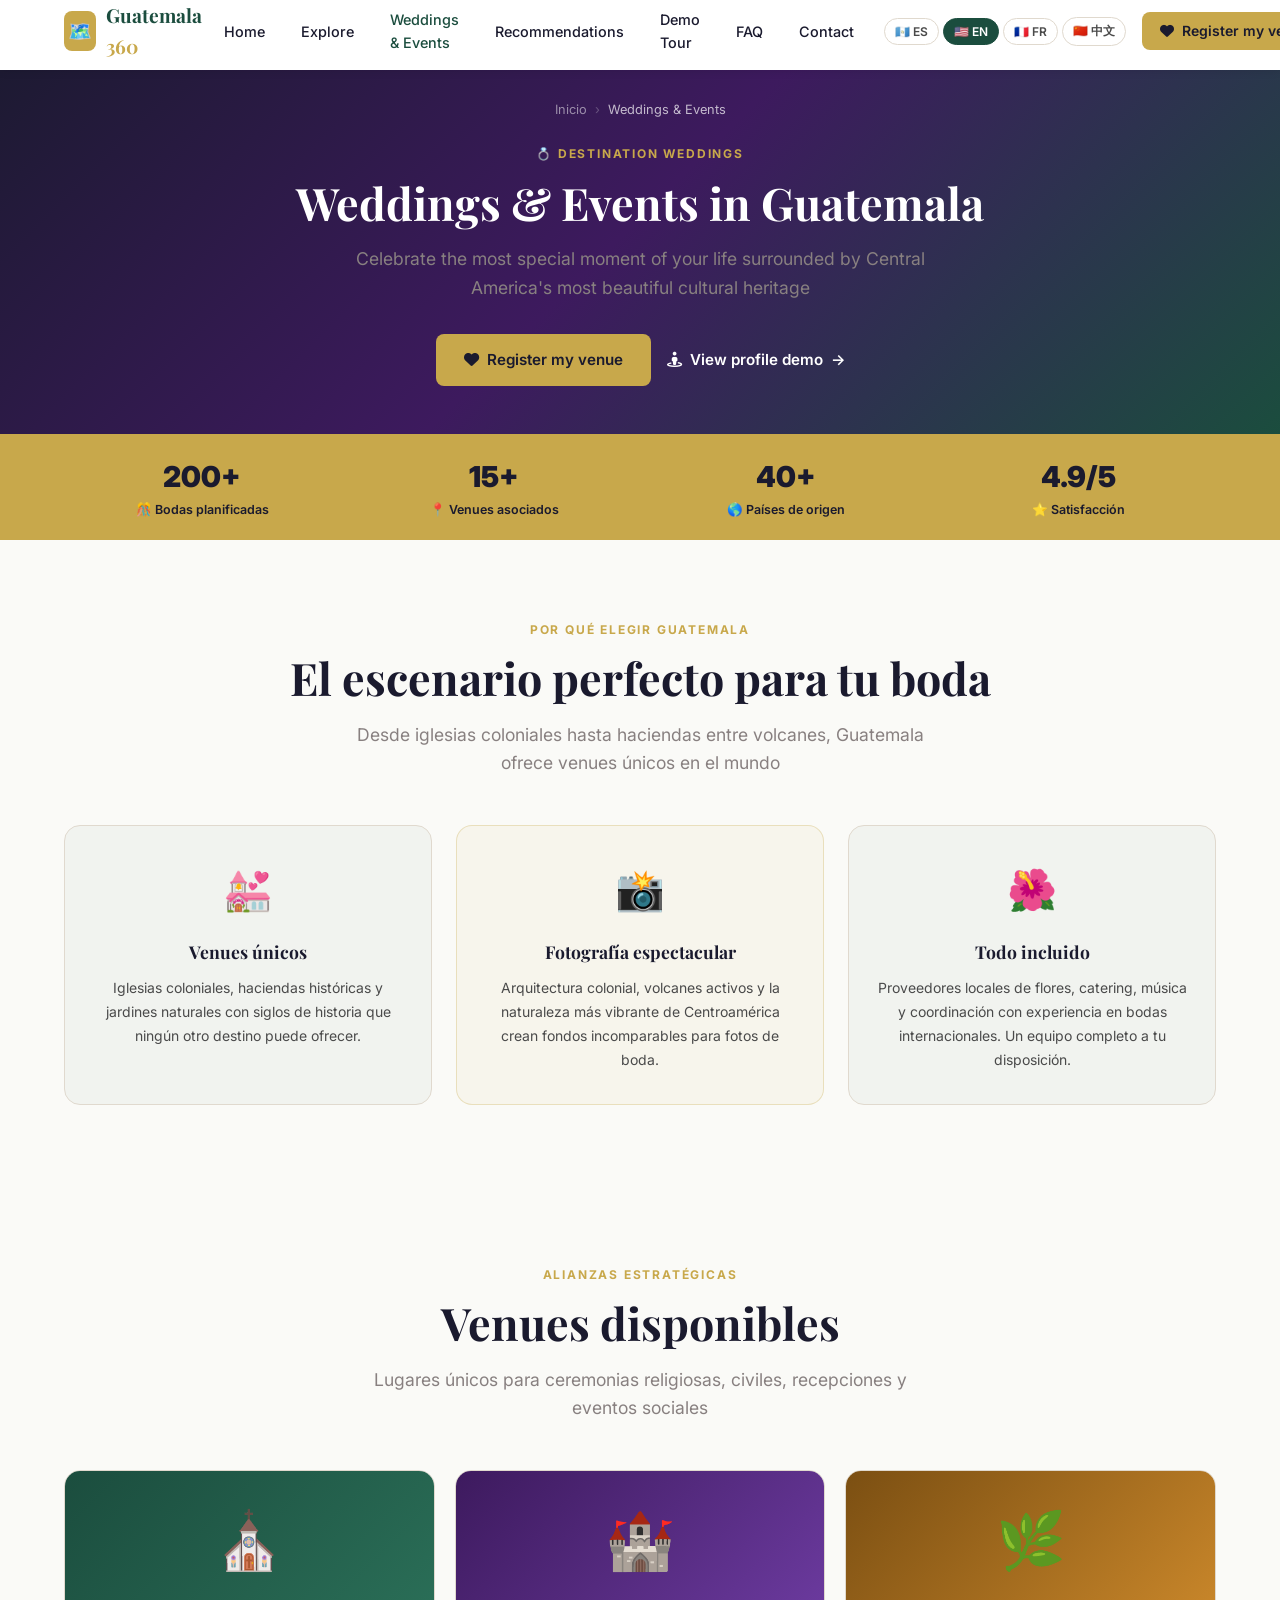
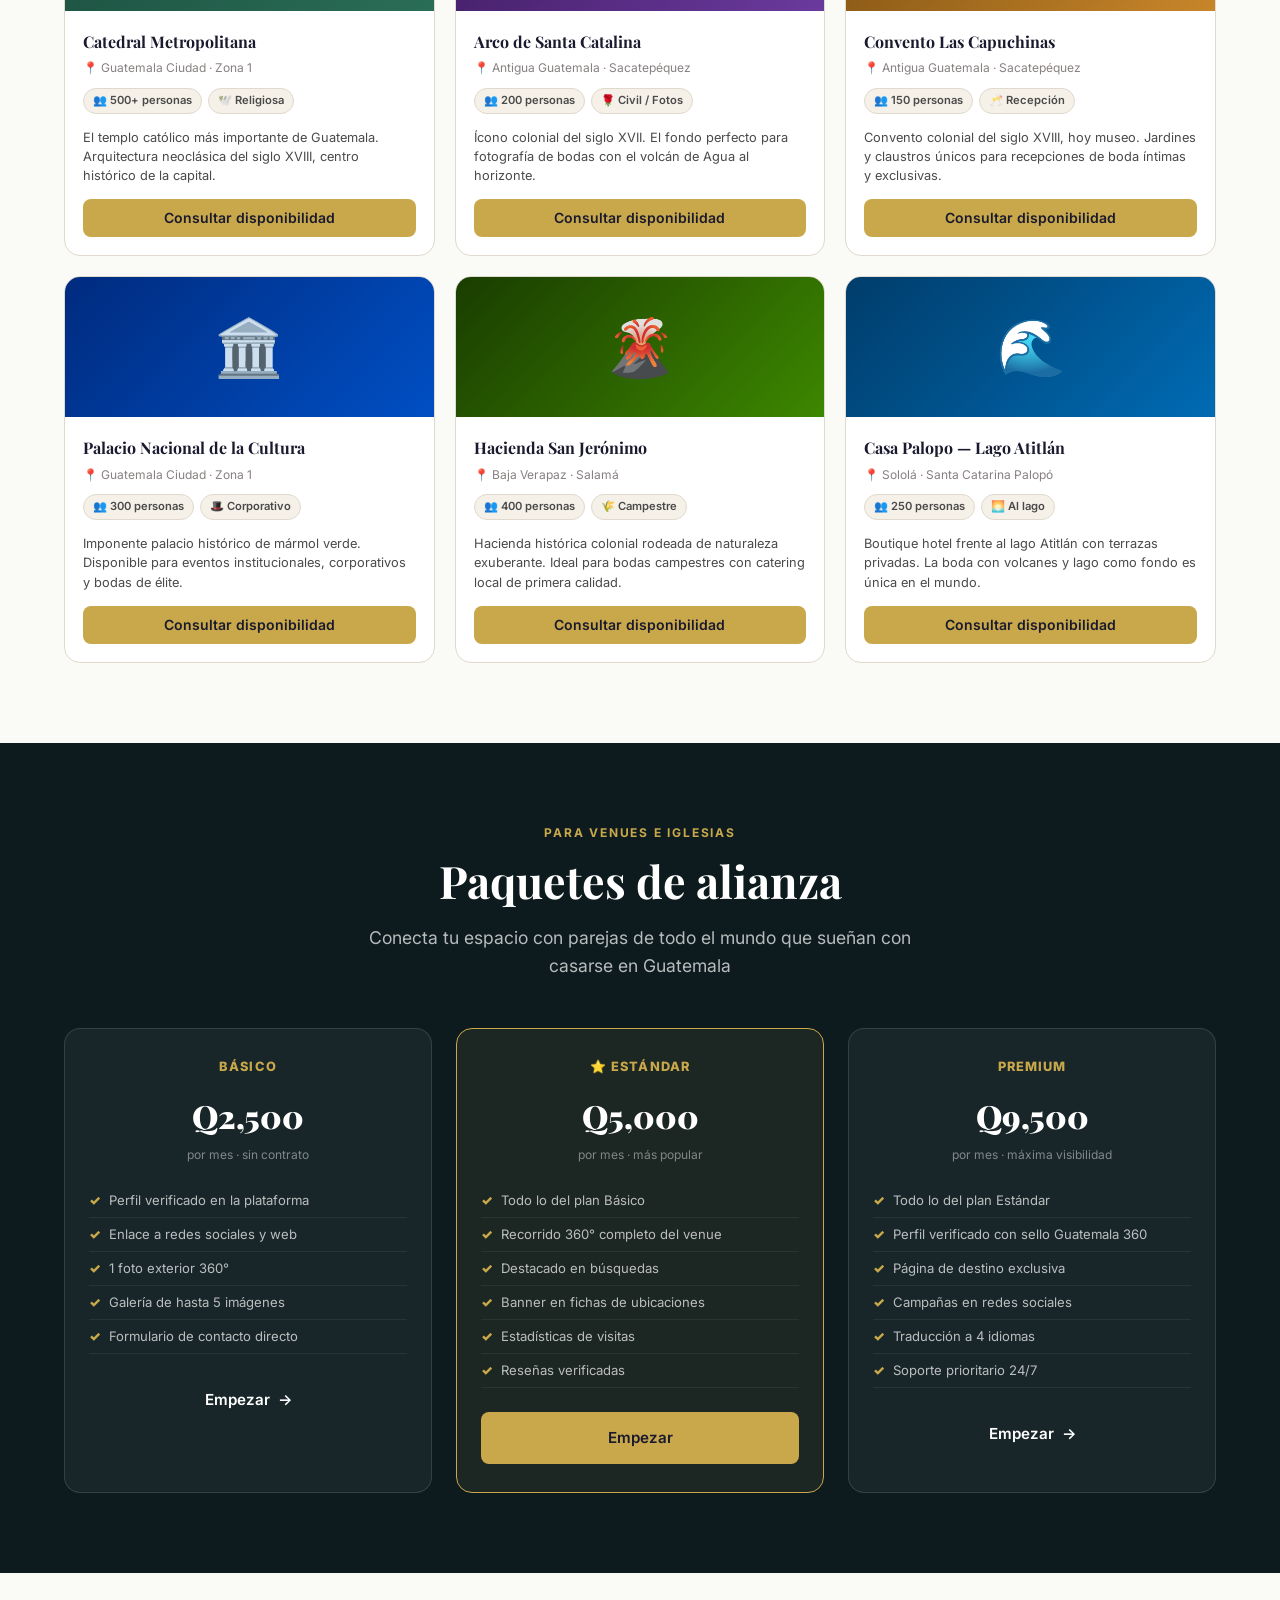
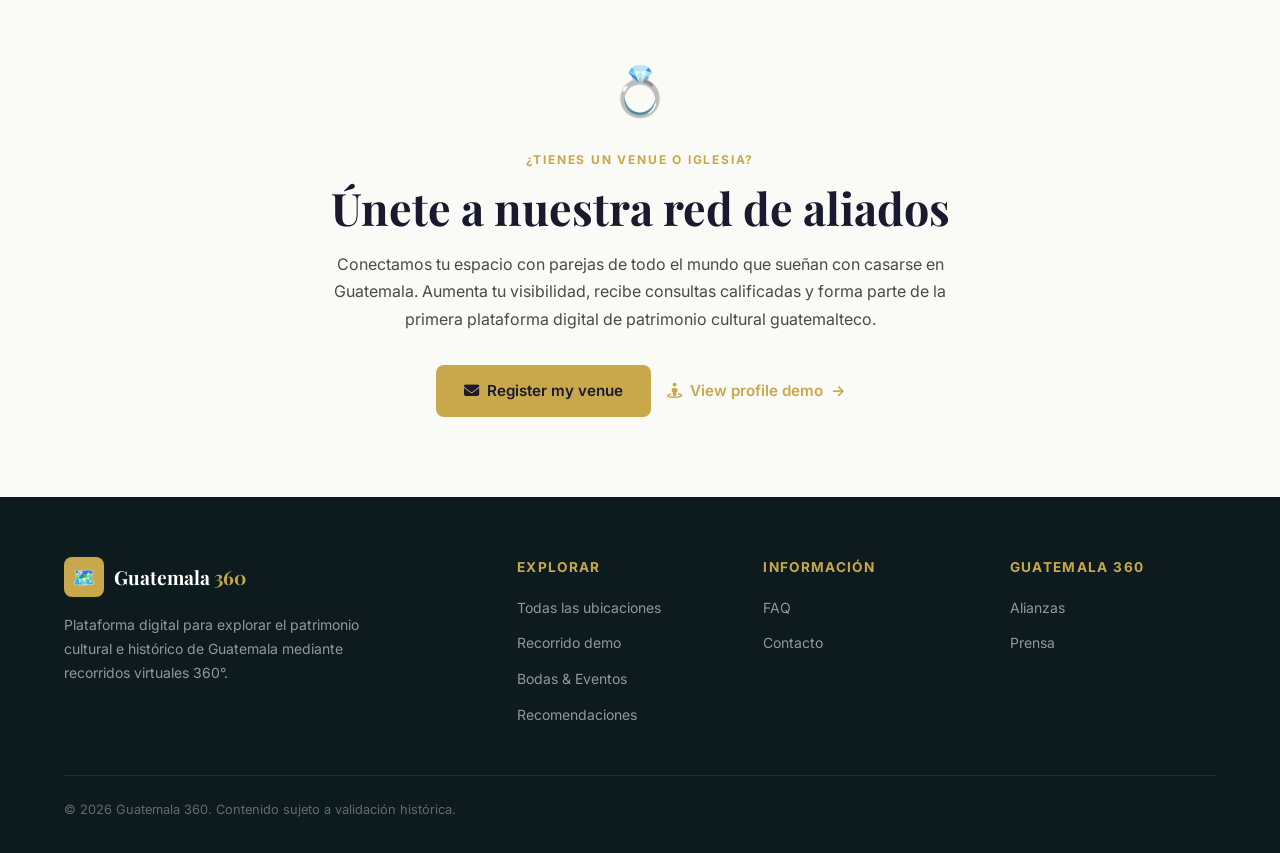
==== bodas.html @ 82803487 "Add weddings page, recommendations hub, maps/share/QR, and full i18n coverage Features added: - boda" ====
<!DOCTYPE html>
<html lang="es">
<head>
  <meta charset="UTF-8">
  <meta name="viewport" content="width=device-width, initial-scale=1.0">
  <title>Bodas & Eventos en Guatemala — Guatemala 360</title>
  <meta name="description" content="Celebra tu boda o evento especial en los lugares más emblemáticos de Guatemala. Iglesias coloniales, haciendas históricas y venues únicos.">
  <link rel="preconnect" href="https://fonts.googleapis.com">
  <link href="https://fonts.googleapis.com/css2?family=Playfair+Display:wght@400;700;900&family=Inter:wght@400;500;600;700&display=swap" rel="stylesheet">
  <link rel="stylesheet" href="https://cdnjs.cloudflare.com/ajax/libs/font-awesome/6.5.0/css/all.min.css">
  <link rel="stylesheet" href="css/styles.css">
</head>
<body>

<header class="header header--light" id="main-header">
  <div class="container">
    <div class="header-inner">
      <a href="index.html" class="logo">
        <div class="logo-icon">🗺️</div>
        <span class="logo-text" style="color:var(--color-primary)">Guatemala <span>360</span></span>
      </a>
      <nav class="nav">
        <a href="index.html" class="nav-link" style="color:var(--color-dark)" data-i18n="nav_home">Inicio</a>
        <a href="explorar.html" class="nav-link" style="color:var(--color-dark)" data-i18n="nav_explore">Explorar</a>
        <a href="bodas.html" class="nav-link active" style="color:var(--color-primary)" data-i18n="nav_weddings">Bodas & Eventos</a>
        <a href="recomendaciones.html" class="nav-link" style="color:var(--color-dark)" data-i18n="nav_recommendations">Recomendaciones</a>
        <a href="tour.html" class="nav-link" style="color:var(--color-dark)" data-i18n="nav_tour">Recorrido Demo</a>
        <a href="faq.html" class="nav-link" style="color:var(--color-dark)" data-i18n="nav_faq">FAQ</a>
        <a href="contacto.html" class="nav-link" style="color:var(--color-dark)" data-i18n="nav_contact">Contacto</a>
        <div class="lang-switcher"></div>
        <a href="contacto.html" class="btn btn--primary btn--sm nav-cta">
          <i class="fa fa-heart"></i> <span data-i18n="weddings_cta_venue">Registrar mi venue</span>
        </a>
      </nav>
      <button class="hamburger">
        <span style="background:var(--color-dark)"></span>
        <span style="background:var(--color-dark)"></span>
        <span style="background:var(--color-dark)"></span>
      </button>
    </div>
  </div>
  <nav class="mobile-nav">
    <a href="index.html" class="nav-link" data-i18n="nav_home">Inicio</a>
    <a href="explorar.html" class="nav-link" data-i18n="nav_explore">Explorar</a>
    <a href="bodas.html" class="nav-link" data-i18n="nav_weddings">Bodas & Eventos</a>
    <a href="recomendaciones.html" class="nav-link" data-i18n="nav_recommendations">Recomendaciones</a>
    <a href="tour.html" class="nav-link" data-i18n="nav_tour">Recorrido Demo</a>
    <a href="faq.html" class="nav-link" data-i18n="nav_faq">FAQ</a>
    <a href="contacto.html" class="nav-link" data-i18n="nav_contact">Contacto</a>
    <div class="lang-switcher" style="justify-content:flex-start;margin:8px 0"></div>
  </nav>
</header>

<!-- PAGE HEADER -->
<div class="page-header" style="background:linear-gradient(135deg,#1A1A2E 0%,#3D1A5E 50%,#1B4D3E 100%)">
  <div class="container">
    <nav class="ficha-breadcrumb" style="justify-content:center">
      <a href="index.html">Inicio</a>
      <span class="separator">›</span>
      <span style="color:rgba(255,255,255,0.7)" data-i18n="nav_weddings">Bodas & Eventos</span>
    </nav>
    <p class="section-label">💍 Destination Weddings</p>
    <h1 class="section-title" style="color:white" data-i18n="weddings_title">Bodas & Eventos en Guatemala</h1>
    <p class="section-subtitle" style="margin:0 auto" data-i18n="weddings_subtitle">Celebra el momento más especial de tu vida rodeado del patrimonio cultural más hermoso de Centroamérica</p>
    <div style="display:flex;gap:16px;justify-content:center;margin-top:32px;flex-wrap:wrap">
      <a href="contacto.html" class="btn btn--primary">
        <i class="fa fa-heart"></i> <span data-i18n="weddings_cta_venue">Registrar mi venue</span>
      </a>
      <a href="ubicacion.html" class="btn btn--ghost" style="border-color:rgba(255,255,255,0.4);color:white">
        <i class="fa fa-street-view"></i> <span data-i18n="weddings_cta_demo">Ver demo de perfil</span>
      </a>
    </div>
  </div>
</div>

<!-- STATS BAR -->
<div style="background:var(--color-secondary);padding:20px 0">
  <div class="container">
    <div style="display:grid;grid-template-columns:repeat(4,1fr);gap:16px;text-align:center">
      <div>
        <div style="font-size:1.8rem;font-weight:900;color:#1A1A2E">200+</div>
        <div style="font-size:0.78rem;color:#1A1A2E;font-weight:600">🎊 Bodas planificadas</div>
      </div>
      <div>
        <div style="font-size:1.8rem;font-weight:900;color:#1A1A2E">15+</div>
        <div style="font-size:0.78rem;color:#1A1A2E;font-weight:600">📍 Venues asociados</div>
      </div>
      <div>
        <div style="font-size:1.8rem;font-weight:900;color:#1A1A2E">40+</div>
        <div style="font-size:0.78rem;color:#1A1A2E;font-weight:600">🌎 Países de origen</div>
      </div>
      <div>
        <div style="font-size:1.8rem;font-weight:900;color:#1A1A2E">4.9/5</div>
        <div style="font-size:0.78rem;color:#1A1A2E;font-weight:600">⭐ Satisfacción</div>
      </div>
    </div>
  </div>
</div>

<!-- WHY GUATEMALA -->
<section class="section">
  <div class="container">
    <div class="text-center">
      <p class="section-label">Por qué elegir Guatemala</p>
      <h2 class="section-title">El escenario perfecto para tu boda</h2>
      <p class="section-subtitle">Desde iglesias coloniales hasta haciendas entre volcanes, Guatemala ofrece venues únicos en el mundo</p>
    </div>
    <div style="display:grid;grid-template-columns:repeat(3,1fr);gap:24px;margin-top:48px">
      <div style="padding:32px 28px;border-radius:var(--radius-lg);background:rgba(27,77,62,0.04);border:1.5px solid var(--color-border);text-align:center">
        <div style="font-size:2.5rem;margin-bottom:16px">💒</div>
        <h3 style="font-family:var(--font-heading);font-size:1.1rem;font-weight:700;color:var(--color-dark);margin-bottom:10px">Venues únicos</h3>
        <p style="font-size:0.875rem;color:var(--color-mid);line-height:1.7">Iglesias coloniales, haciendas históricas y jardines naturales con siglos de historia que ningún otro destino puede ofrecer.</p>
      </div>
      <div style="padding:32px 28px;border-radius:var(--radius-lg);background:rgba(200,168,75,0.06);border:1.5px solid rgba(200,168,75,0.3);text-align:center">
        <div style="font-size:2.5rem;margin-bottom:16px">📸</div>
        <h3 style="font-family:var(--font-heading);font-size:1.1rem;font-weight:700;color:var(--color-dark);margin-bottom:10px">Fotografía espectacular</h3>
        <p style="font-size:0.875rem;color:var(--color-mid);line-height:1.7">Arquitectura colonial, volcanes activos y la naturaleza más vibrante de Centroamérica crean fondos incomparables para fotos de boda.</p>
      </div>
      <div style="padding:32px 28px;border-radius:var(--radius-lg);background:rgba(27,77,62,0.04);border:1.5px solid var(--color-border);text-align:center">
        <div style="font-size:2.5rem;margin-bottom:16px">🌺</div>
        <h3 style="font-family:var(--font-heading);font-size:1.1rem;font-weight:700;color:var(--color-dark);margin-bottom:10px">Todo incluido</h3>
        <p style="font-size:0.875rem;color:var(--color-mid);line-height:1.7">Proveedores locales de flores, catering, música y coordinación con experiencia en bodas internacionales. Un equipo completo a tu disposición.</p>
      </div>
    </div>
  </div>
</section>

<!-- VENUES -->
<section class="section section--light">
  <div class="container">
    <div class="text-center">
      <p class="section-label">Alianzas estratégicas</p>
      <h2 class="section-title">Venues disponibles</h2>
      <p class="section-subtitle">Lugares únicos para ceremonias religiosas, civiles, recepciones y eventos sociales</p>
    </div>
    <div class="wedding-venues-grid">

      <div class="wedding-venue-card">
        <div class="wedding-venue-img">⛪</div>
        <div class="wedding-venue-body">
          <div class="wedding-venue-name">Catedral Metropolitana</div>
          <div class="wedding-venue-location">📍 Guatemala Ciudad · Zona 1</div>
          <div class="wedding-venue-meta">
            <span class="wedding-venue-tag">👥 500+ personas</span>
            <span class="wedding-venue-tag">🕊️ Religiosa</span>
          </div>
          <p style="font-size:0.8rem;color:var(--color-mid);line-height:1.5;margin-bottom:14px">El templo católico más importante de Guatemala. Arquitectura neoclásica del siglo XVIII, centro histórico de la capital.</p>
          <a href="contacto.html" class="btn btn--primary btn--sm" style="width:100%;justify-content:center">Consultar disponibilidad</a>
        </div>
      </div>

      <div class="wedding-venue-card">
        <div class="wedding-venue-img" style="background:linear-gradient(135deg,#3D1A5E,#6B3A9E)">🏰</div>
        <div class="wedding-venue-body">
          <div class="wedding-venue-name">Arco de Santa Catalina</div>
          <div class="wedding-venue-location">📍 Antigua Guatemala · Sacatepéquez</div>
          <div class="wedding-venue-meta">
            <span class="wedding-venue-tag">👥 200 personas</span>
            <span class="wedding-venue-tag">🌹 Civil / Fotos</span>
          </div>
          <p style="font-size:0.8rem;color:var(--color-mid);line-height:1.5;margin-bottom:14px">Ícono colonial del siglo XVII. El fondo perfecto para fotografía de bodas con el volcán de Agua al horizonte.</p>
          <a href="contacto.html" class="btn btn--primary btn--sm" style="width:100%;justify-content:center">Consultar disponibilidad</a>
        </div>
      </div>

      <div class="wedding-venue-card">
        <div class="wedding-venue-img" style="background:linear-gradient(135deg,#7B4F12,#C8862A)">🌿</div>
        <div class="wedding-venue-body">
          <div class="wedding-venue-name">Convento Las Capuchinas</div>
          <div class="wedding-venue-location">📍 Antigua Guatemala · Sacatepéquez</div>
          <div class="wedding-venue-meta">
            <span class="wedding-venue-tag">👥 150 personas</span>
            <span class="wedding-venue-tag">🥂 Recepción</span>
          </div>
          <p style="font-size:0.8rem;color:var(--color-mid);line-height:1.5;margin-bottom:14px">Convento colonial del siglo XVIII, hoy museo. Jardines y claustros únicos para recepciones de boda íntimas y exclusivas.</p>
          <a href="contacto.html" class="btn btn--primary btn--sm" style="width:100%;justify-content:center">Consultar disponibilidad</a>
        </div>
      </div>

      <div class="wedding-venue-card">
        <div class="wedding-venue-img" style="background:linear-gradient(135deg,#002B7F,#004FC4)">🏛️</div>
        <div class="wedding-venue-body">
          <div class="wedding-venue-name">Palacio Nacional de la Cultura</div>
          <div class="wedding-venue-location">📍 Guatemala Ciudad · Zona 1</div>
          <div class="wedding-venue-meta">
            <span class="wedding-venue-tag">👥 300 personas</span>
            <span class="wedding-venue-tag">🎩 Corporativo</span>
          </div>
          <p style="font-size:0.8rem;color:var(--color-mid);line-height:1.5;margin-bottom:14px">Imponente palacio histórico de mármol verde. Disponible para eventos institucionales, corporativos y bodas de élite.</p>
          <a href="contacto.html" class="btn btn--primary btn--sm" style="width:100%;justify-content:center">Consultar disponibilidad</a>
        </div>
      </div>

      <div class="wedding-venue-card">
        <div class="wedding-venue-img" style="background:linear-gradient(135deg,#1A3D00,#3D8700)">🌋</div>
        <div class="wedding-venue-body">
          <div class="wedding-venue-name">Hacienda San Jerónimo</div>
          <div class="wedding-venue-location">📍 Baja Verapaz · Salamá</div>
          <div class="wedding-venue-meta">
            <span class="wedding-venue-tag">👥 400 personas</span>
            <span class="wedding-venue-tag">🌾 Campestre</span>
          </div>
          <p style="font-size:0.8rem;color:var(--color-mid);line-height:1.5;margin-bottom:14px">Hacienda histórica colonial rodeada de naturaleza exuberante. Ideal para bodas campestres con catering local de primera calidad.</p>
          <a href="contacto.html" class="btn btn--primary btn--sm" style="width:100%;justify-content:center">Consultar disponibilidad</a>
        </div>
      </div>

      <div class="wedding-venue-card">
        <div class="wedding-venue-img" style="background:linear-gradient(135deg,#003D6B,#006BB4)">🌊</div>
        <div class="wedding-venue-body">
          <div class="wedding-venue-name">Casa Palopo — Lago Atitlán</div>
          <div class="wedding-venue-location">📍 Sololá · Santa Catarina Palopó</div>
          <div class="wedding-venue-meta">
            <span class="wedding-venue-tag">👥 250 personas</span>
            <span class="wedding-venue-tag">🌅 Al lago</span>
          </div>
          <p style="font-size:0.8rem;color:var(--color-mid);line-height:1.5;margin-bottom:14px">Boutique hotel frente al lago Atitlán con terrazas privadas. La boda con volcanes y lago como fondo es única en el mundo.</p>
          <a href="contacto.html" class="btn btn--primary btn--sm" style="width:100%;justify-content:center">Consultar disponibilidad</a>
        </div>
      </div>

    </div>
  </div>
</section>

<!-- PACKAGES / ALIANZAS -->
<section class="section section--dark">
  <div class="container">
    <div class="text-center">
      <p class="section-label" style="color:var(--color-secondary)">Para venues e iglesias</p>
      <h2 class="section-title" style="color:white">Paquetes de alianza</h2>
      <p class="section-subtitle">Conecta tu espacio con parejas de todo el mundo que sueñan con casarse en Guatemala</p>
    </div>
    <div class="wedding-packages-grid">
      <div class="package-card">
        <div class="package-name">Básico</div>
        <div class="package-price">Q2,500</div>
        <div class="package-period">por mes · sin contrato</div>
        <ul class="package-features">
          <li>Perfil verificado en la plataforma</li>
          <li>Enlace a redes sociales y web</li>
          <li>1 foto exterior 360°</li>
          <li>Galería de hasta 5 imágenes</li>
          <li>Formulario de contacto directo</li>
        </ul>
        <a href="contacto.html" class="btn btn--ghost" style="width:100%;justify-content:center;border-color:rgba(255,255,255,0.3);color:white">Empezar</a>
      </div>
      <div class="package-card package-card--featured">
        <div class="package-name">⭐ Estándar</div>
        <div class="package-price">Q5,000</div>
        <div class="package-period">por mes · más popular</div>
        <ul class="package-features">
          <li>Todo lo del plan Básico</li>
          <li>Recorrido 360° completo del venue</li>
          <li>Destacado en búsquedas</li>
          <li>Banner en fichas de ubicaciones</li>
          <li>Estadísticas de visitas</li>
          <li>Reseñas verificadas</li>
        </ul>
        <a href="contacto.html" class="btn btn--primary" style="width:100%;justify-content:center">Empezar</a>
      </div>
      <div class="package-card">
        <div class="package-name">Premium</div>
        <div class="package-price">Q9,500</div>
        <div class="package-period">por mes · máxima visibilidad</div>
        <ul class="package-features">
          <li>Todo lo del plan Estándar</li>
          <li>Perfil verificado con sello Guatemala 360</li>
          <li>Página de destino exclusiva</li>
          <li>Campañas en redes sociales</li>
          <li>Traducción a 4 idiomas</li>
          <li>Soporte prioritario 24/7</li>
        </ul>
        <a href="contacto.html" class="btn btn--ghost" style="width:100%;justify-content:center;border-color:rgba(255,255,255,0.3);color:white">Empezar</a>
      </div>
    </div>
  </div>
</section>

<!-- CTA FINAL -->
<section class="section">
  <div class="container">
    <div style="text-align:center;max-width:640px;margin:0 auto">
      <div style="font-size:3rem;margin-bottom:20px">💍</div>
      <p class="section-label">¿Tienes un venue o iglesia?</p>
      <h2 class="section-title">Únete a nuestra red de aliados</h2>
      <p style="color:var(--color-mid);line-height:1.7;margin-bottom:32px">Conectamos tu espacio con parejas de todo el mundo que sueñan con casarse en Guatemala. Aumenta tu visibilidad, recibe consultas calificadas y forma parte de la primera plataforma digital de patrimonio cultural guatemalteco.</p>
      <div style="display:flex;gap:16px;justify-content:center;flex-wrap:wrap">
        <a href="contacto.html" class="btn btn--primary">
          <i class="fa fa-envelope"></i> <span data-i18n="weddings_cta_venue">Registrar mi venue</span>
        </a>
        <a href="ubicacion.html" class="btn btn--ghost">
          <i class="fa fa-street-view"></i> <span data-i18n="weddings_cta_demo">Ver demo de perfil</span>
        </a>
      </div>
    </div>
  </div>
</section>

<!-- FOOTER -->
<footer class="footer">
  <div class="container">
    <div class="footer-grid">
      <div class="footer-about">
        <a href="index.html" class="logo">
          <div class="logo-icon">🗺️</div>
          <span class="logo-text">Guatemala <span>360</span></span>
        </a>
        <p>Plataforma digital para explorar el patrimonio cultural e histórico de Guatemala mediante recorridos virtuales 360°.</p>
      </div>
      <div>
        <div class="footer-col-title">Explorar</div>
        <ul class="footer-links">
          <li><a href="explorar.html">Todas las ubicaciones</a></li>
          <li><a href="tour.html">Recorrido demo</a></li>
          <li><a href="bodas.html">Bodas & Eventos</a></li>
          <li><a href="recomendaciones.html">Recomendaciones</a></li>
        </ul>
      </div>
      <div>
        <div class="footer-col-title">Información</div>
        <ul class="footer-links">
          <li><a href="faq.html">FAQ</a></li>
          <li><a href="contacto.html">Contacto</a></li>
        </ul>
      </div>
      <div>
        <div class="footer-col-title">Guatemala 360</div>
        <ul class="footer-links">
          <li><a href="contacto.html">Alianzas</a></li>
          <li><a href="contacto.html">Prensa</a></li>
        </ul>
      </div>
    </div>
    <div class="footer-bottom">
      <p>© 2026 Guatemala 360. Contenido sujeto a validación histórica.</p>
    </div>
  </div>
</footer>

<script src="js/data.js"></script>
<script src="js/i18n.js"></script>
<script src="js/main.js"></script>
</body>
</html>
---- css/styles.css ----
/* ============================================================
   GUATEMALA 360 — ESTILOS GLOBALES
   ============================================================ */

/* Variables */
:root {
  --color-primary:    #1B4D3E;
  --color-primary-light: #2A6E57;
  --color-secondary:  #C8A84B;
  --color-accent:     #8B1A1A;
  --color-dark:       #1A1A2E;
  --color-mid:        #4A4A4A;
  --color-light:      #F5F0E8;
  --color-white:      #FFFFFF;
  --color-bg-dark:    #0D1B1E;
  --color-bg-light:   #FAFAF7;
  --color-border:     #E0D9CE;
  --color-muted:      #888080;

  --font-heading: 'Playfair Display', Georgia, serif;
  --font-body: 'Inter', system-ui, sans-serif;
  --font-accent: 'Merriweather', Georgia, serif;

  --radius-sm: 4px;
  --radius-md: 8px;
  --radius-lg: 16px;
  --radius-xl: 24px;
  --radius-pill: 100px;

  --shadow-sm: 0 2px 8px rgba(0,0,0,0.08);
  --shadow-md: 0 4px 20px rgba(0,0,0,0.12);
  --shadow-lg: 0 8px 40px rgba(0,0,0,0.18);

  --transition: 0.25s ease;
  --transition-slow: 0.4s ease;

  --max-width: 1200px;
  --header-height: 70px;
}

/* Reset */
*, *::before, *::after { box-sizing: border-box; margin: 0; padding: 0; }
html { scroll-behavior: smooth; font-size: 16px; }
body {
  font-family: var(--font-body);
  color: var(--color-dark);
  background: var(--color-bg-light);
  line-height: 1.6;
  -webkit-font-smoothing: antialiased;
}
img { max-width: 100%; height: auto; display: block; }
a { color: inherit; text-decoration: none; }
button { cursor: pointer; font-family: var(--font-body); border: none; background: none; }
ul { list-style: none; }
input, textarea, select { font-family: var(--font-body); font-size: 1rem; }

/* ============================================================
   UTILIDADES
   ============================================================ */
.container { max-width: var(--max-width); margin: 0 auto; padding: 0 24px; }
.section { padding: 80px 0; }
.section--dark { background: var(--color-bg-dark); color: var(--color-white); }
.section--cream { background: var(--color-light); }
.section--green { background: var(--color-primary); color: var(--color-white); }

.section-label {
  font-size: 0.75rem;
  font-weight: 700;
  letter-spacing: 0.15em;
  text-transform: uppercase;
  color: var(--color-secondary);
  margin-bottom: 12px;
}
.section-title {
  font-family: var(--font-heading);
  font-size: clamp(1.8rem, 4vw, 2.8rem);
  font-weight: 700;
  line-height: 1.2;
  margin-bottom: 16px;
}
.section-subtitle {
  font-size: 1.1rem;
  color: var(--color-muted);
  max-width: 600px;
  margin-bottom: 48px;
}
.section--dark .section-subtitle,
.section--green .section-subtitle { color: rgba(255,255,255,0.7); }

.text-center { text-align: center; }
.text-center .section-subtitle { margin: 0 auto 48px; }

.badge {
  display: inline-flex;
  align-items: center;
  gap: 6px;
  padding: 4px 12px;
  border-radius: var(--radius-pill);
  font-size: 0.75rem;
  font-weight: 600;
  text-transform: uppercase;
  letter-spacing: 0.05em;
}
.badge--gold { background: rgba(200,168,75,0.15); color: var(--color-secondary); border: 1px solid rgba(200,168,75,0.3); }
.badge--green { background: rgba(27,77,62,0.12); color: var(--color-primary); border: 1px solid rgba(27,77,62,0.25); }
.badge--red { background: rgba(139,26,26,0.12); color: var(--color-accent); border: 1px solid rgba(139,26,26,0.25); }
.badge--coming { background: rgba(255,165,0,0.12); color: #cc8400; border: 1px solid rgba(255,165,0,0.3); }

/* Dots decoration */
.dot-decoration { color: var(--color-secondary); margin: 0 4px; }

/* ============================================================
   BOTONES
   ============================================================ */
.btn {
  display: inline-flex;
  align-items: center;
  gap: 8px;
  padding: 14px 28px;
  border-radius: var(--radius-md);
  font-size: 0.95rem;
  font-weight: 600;
  transition: var(--transition);
  white-space: nowrap;
}
.btn--primary {
  background: var(--color-secondary);
  color: var(--color-dark);
}
.btn--primary:hover { background: #b8963b; transform: translateY(-2px); box-shadow: var(--shadow-md); }

.btn--outline {
  background: transparent;
  color: var(--color-white);
  border: 2px solid rgba(255,255,255,0.5);
}
.btn--outline:hover { border-color: var(--color-white); background: rgba(255,255,255,0.1); }

.btn--outline-dark {
  background: transparent;
  color: var(--color-primary);
  border: 2px solid var(--color-primary);
}
.btn--outline-dark:hover { background: var(--color-primary); color: var(--color-white); }

.btn--ghost {
  background: transparent;
  color: var(--color-secondary);
  padding: 10px 0;
}
.btn--ghost:hover { color: var(--color-primary); }
.btn--ghost::after { content: ' →'; }

.btn--sm { padding: 8px 18px; font-size: 0.875rem; }
.btn--lg { padding: 18px 36px; font-size: 1.05rem; }

/* ============================================================
   HEADER / NAVBAR
   ============================================================ */
.header {
  position: fixed;
  top: 0; left: 0; right: 0;
  height: var(--header-height);
  z-index: 1000;
  transition: var(--transition);
  background: transparent;
}
.header.scrolled {
  background: rgba(13, 27, 30, 0.97);
  backdrop-filter: blur(12px);
  box-shadow: 0 2px 20px rgba(0,0,0,0.2);
}
.header.header--light {
  background: var(--color-white);
  box-shadow: var(--shadow-sm);
}
.header.header--light .nav-link { color: var(--color-dark); }
.header.header--light .nav-link:hover { color: var(--color-primary); }
.header.header--light .logo-text { color: var(--color-primary); }

.header-inner {
  display: flex;
  align-items: center;
  justify-content: space-between;
  height: 100%;
}
.logo {
  display: flex;
  align-items: center;
  gap: 10px;
  text-decoration: none;
}
.logo-icon {
  width: 40px;
  height: 40px;
  background: var(--color-secondary);
  border-radius: var(--radius-md);
  display: flex;
  align-items: center;
  justify-content: center;
  font-size: 1.2rem;
}
.logo-text {
  font-family: var(--font-heading);
  font-size: 1.2rem;
  font-weight: 700;
  color: var(--color-white);
}
.logo-text span { color: var(--color-secondary); }

.nav { display: flex; align-items: center; gap: 8px; }
.nav-link {
  padding: 8px 14px;
  border-radius: var(--radius-md);
  color: rgba(255,255,255,0.85);
  font-size: 0.9rem;
  font-weight: 500;
  transition: var(--transition);
}
.nav-link:hover, .nav-link.active { color: var(--color-secondary); }
.nav-cta { margin-left: 8px; }

.hamburger {
  display: none;
  flex-direction: column;
  gap: 5px;
  padding: 8px;
  cursor: pointer;
}
.hamburger span {
  display: block;
  width: 24px;
  height: 2px;
  background: var(--color-white);
  border-radius: 2px;
  transition: var(--transition);
}
.header.header--light .hamburger span { background: var(--color-dark); }

/* Mobile nav */
.mobile-nav {
  display: none;
  position: fixed;
  top: var(--header-height);
  left: 0; right: 0;
  background: var(--color-bg-dark);
  padding: 24px;
  flex-direction: column;
  gap: 8px;
  z-index: 999;
  border-top: 1px solid rgba(255,255,255,0.1);
}
.mobile-nav.open { display: flex; }
.mobile-nav .nav-link { color: var(--color-white); padding: 12px 16px; font-size: 1rem; }

/* ============================================================
   HERO
   ============================================================ */
.hero {
  position: relative;
  min-height: 100vh;
  display: flex;
  align-items: center;
  background: var(--color-bg-dark);
  overflow: hidden;
}
.hero-bg {
  position: absolute;
  inset: 0;
  background: linear-gradient(135deg, #0D2818 0%, #1B4D3E 40%, #0D1B1E 100%);
  z-index: 0;
}
.hero-bg::after {
  content: '';
  position: absolute;
  inset: 0;
  background: url("data:image/svg+xml,%3Csvg width='60' height='60' viewBox='0 0 60 60' xmlns='http://www.w3.org/2000/svg'%3E%3Cg fill='none' fill-rule='evenodd'%3E%3Cg fill='%23C8A84B' fill-opacity='0.04'%3E%3Cpath d='M36 34v-4h-2v4h-4v2h4v4h2v-4h4v-2h-4zm0-30V0h-2v4h-4v2h4v4h2V6h4V4h-4zM6 34v-4H4v4H0v2h4v4h2v-4h4v-2H6zM6 4V0H4v4H0v2h4v4h2V6h4V4H6z'/%3E%3C/g%3E%3C/g%3E%3C/svg%3E");
  opacity: 1;
}
.hero-content {
  position: relative;
  z-index: 1;
  max-width: 700px;
}
.hero-badge {
  display: inline-flex;
  align-items: center;
  gap: 8px;
  padding: 6px 16px;
  background: rgba(200,168,75,0.15);
  border: 1px solid rgba(200,168,75,0.3);
  border-radius: var(--radius-pill);
  color: var(--color-secondary);
  font-size: 0.8rem;
  font-weight: 600;
  letter-spacing: 0.1em;
  text-transform: uppercase;
  margin-bottom: 24px;
}
.hero-title {
  font-family: var(--font-heading);
  font-size: clamp(2.5rem, 6vw, 4.5rem);
  font-weight: 700;
  color: var(--color-white);
  line-height: 1.1;
  margin-bottom: 24px;
}
.hero-title .highlight {
  background: linear-gradient(135deg, var(--color-secondary), #e8c96a);
  -webkit-background-clip: text;
  -webkit-text-fill-color: transparent;
  background-clip: text;
}
.hero-description {
  font-size: 1.1rem;
  color: rgba(255,255,255,0.75);
  max-width: 560px;
  margin-bottom: 40px;
  line-height: 1.7;
}
.hero-actions {
  display: flex;
  gap: 16px;
  flex-wrap: wrap;
  align-items: center;
}
.hero-stats {
  display: flex;
  gap: 32px;
  margin-top: 56px;
  padding-top: 40px;
  border-top: 1px solid rgba(255,255,255,0.1);
  flex-wrap: wrap;
}
.hero-stat-number {
  font-family: var(--font-heading);
  font-size: 2rem;
  font-weight: 700;
  color: var(--color-secondary);
}
.hero-stat-label {
  font-size: 0.85rem;
  color: rgba(255,255,255,0.6);
  margin-top: 2px;
}

/* Floating card */
.hero-visual {
  position: absolute;
  right: 5%;
  top: 50%;
  transform: translateY(-50%);
  width: 380px;
  z-index: 1;
}
.hero-card {
  background: rgba(255,255,255,0.05);
  border: 1px solid rgba(255,255,255,0.1);
  border-radius: var(--radius-xl);
  overflow: hidden;
  backdrop-filter: blur(10px);
}
.hero-card-img {
  width: 100%;
  height: 220px;
  background: linear-gradient(135deg, #1B4D3E, #2A6E57);
  display: flex;
  align-items: center;
  justify-content: center;
  font-size: 4rem;
  position: relative;
  overflow: hidden;
}
.hero-card-img::after {
  content: '360°';
  position: absolute;
  bottom: 12px;
  right: 12px;
  background: rgba(0,0,0,0.5);
  color: white;
  padding: 4px 10px;
  border-radius: var(--radius-pill);
  font-size: 0.75rem;
  font-weight: 700;
}
.hero-card-body { padding: 20px; }
.hero-card-title {
  font-family: var(--font-heading);
  font-size: 1rem;
  font-weight: 700;
  color: var(--color-white);
  margin-bottom: 4px;
}
.hero-card-sub { font-size: 0.8rem; color: rgba(255,255,255,0.5); }

/* ============================================================
   STATS BAR
   ============================================================ */
.stats-bar {
  background: var(--color-primary);
  padding: 32px 0;
  color: var(--color-white);
}
.stats-bar-inner {
  display: grid;
  grid-template-columns: repeat(4, 1fr);
  gap: 24px;
  text-align: center;
}
.stat-item-number {
  font-family: var(--font-heading);
  font-size: 2.2rem;
  font-weight: 700;
  color: var(--color-secondary);
}
.stat-item-label { font-size: 0.875rem; color: rgba(255,255,255,0.75); margin-top: 4px; }

/* ============================================================
   CARDS DE UBICACIONES
   ============================================================ */
.locations-grid {
  display: grid;
  grid-template-columns: repeat(3, 1fr);
  gap: 24px;
}
.location-card {
  background: var(--color-white);
  border-radius: var(--radius-lg);
  overflow: hidden;
  box-shadow: var(--shadow-sm);
  transition: var(--transition);
  border: 1px solid var(--color-border);
}
.location-card:hover {
  transform: translateY(-6px);
  box-shadow: var(--shadow-lg);
  border-color: transparent;
}
.card-img-wrap {
  position: relative;
  height: 220px;
  background: linear-gradient(135deg, #1B4D3E 0%, #2A6E57 100%);
  overflow: hidden;
  display: flex;
  align-items: center;
  justify-content: center;
  font-size: 3.5rem;
}
.card-img-wrap img { width: 100%; height: 100%; object-fit: cover; }
.card-badge-wrap {
  position: absolute;
  top: 12px; left: 12px;
  display: flex;
  gap: 6px;
  flex-wrap: wrap;
}
.card-360-btn {
  position: absolute;
  bottom: 12px; right: 12px;
  background: rgba(0,0,0,0.6);
  color: white;
  border: 1px solid rgba(255,255,255,0.3);
  border-radius: var(--radius-pill);
  padding: 6px 14px;
  font-size: 0.75rem;
  font-weight: 700;
  backdrop-filter: blur(4px);
  transition: var(--transition);
}
.card-360-btn:hover { background: var(--color-secondary); color: var(--color-dark); }
.card-body { padding: 20px; }
.card-meta {
  display: flex;
  align-items: center;
  gap: 8px;
  font-size: 0.8rem;
  color: var(--color-muted);
  margin-bottom: 8px;
}
.card-meta-dot { width: 4px; height: 4px; background: var(--color-border); border-radius: 50%; }
.card-title {
  font-family: var(--font-heading);
  font-size: 1.1rem;
  font-weight: 700;
  margin-bottom: 8px;
  color: var(--color-dark);
  line-height: 1.3;
}
.card-desc { font-size: 0.875rem; color: var(--color-mid); line-height: 1.5; margin-bottom: 16px; }
.card-footer {
  display: flex;
  align-items: center;
  justify-content: space-between;
  padding-top: 16px;
  border-top: 1px solid var(--color-border);
}
.card-category {
  font-size: 0.75rem;
  font-weight: 600;
  color: var(--color-primary);
  display: flex;
  align-items: center;
  gap: 4px;
}

/* ============================================================
   CATEGORIES / TYPES SECTION
   ============================================================ */
.categories-grid {
  display: grid;
  grid-template-columns: repeat(4, 1fr);
  gap: 16px;
}
.category-card {
  padding: 28px 20px;
  border-radius: var(--radius-lg);
  background: var(--color-white);
  border: 2px solid var(--color-border);
  text-align: center;
  transition: var(--transition);
  cursor: pointer;
  display: block;
  text-decoration: none;
}
.category-card:hover {
  border-color: var(--color-primary);
  background: rgba(27,77,62,0.04);
  transform: translateY(-4px);
  box-shadow: var(--shadow-md);
}
.category-icon { font-size: 2.2rem; margin-bottom: 12px; }
.category-name {
  font-weight: 700;
  font-size: 0.9rem;
  color: var(--color-dark);
  margin-bottom: 4px;
}
.category-count { font-size: 0.8rem; color: var(--color-muted); }

/* ============================================================
   DEPARTAMENTOS
   ============================================================ */
.departments-grid {
  display: grid;
  grid-template-columns: repeat(4, 1fr);
  gap: 12px;
}
.dept-card {
  padding: 20px 16px;
  border-radius: var(--radius-md);
  background: rgba(255,255,255,0.06);
  border: 1px solid rgba(255,255,255,0.1);
  text-align: center;
  transition: var(--transition);
  cursor: pointer;
  color: var(--color-white);
  text-decoration: none;
  display: block;
}
.dept-card:hover {
  background: rgba(200,168,75,0.15);
  border-color: rgba(200,168,75,0.4);
  transform: translateY(-3px);
}
.dept-name { font-weight: 600; font-size: 0.9rem; margin-bottom: 4px; }
.dept-count { font-size: 0.75rem; color: rgba(255,255,255,0.5); }

/* ============================================================
   CHATBOT SECTION
   ============================================================ */
.chatbot-section {
  display: grid;
  grid-template-columns: 1fr 1fr;
  gap: 64px;
  align-items: center;
}
.chatbot-preview {
  background: var(--color-bg-dark);
  border-radius: var(--radius-xl);
  overflow: hidden;
  border: 1px solid rgba(255,255,255,0.1);
  box-shadow: var(--shadow-lg);
}
.chat-header {
  padding: 16px 20px;
  background: rgba(255,255,255,0.05);
  border-bottom: 1px solid rgba(255,255,255,0.1);
  display: flex;
  align-items: center;
  gap: 12px;
}
.chat-avatar {
  width: 36px; height: 36px;
  background: linear-gradient(135deg, var(--color-primary), var(--color-secondary));
  border-radius: 50%;
  display: flex;
  align-items: center;
  justify-content: center;
  font-size: 1rem;
}
.chat-name { font-weight: 700; color: white; font-size: 0.9rem; }
.chat-status { font-size: 0.75rem; color: #5edf7f; display: flex; align-items: center; gap: 4px; }
.chat-status::before { content: ''; width: 6px; height: 6px; background: #5edf7f; border-radius: 50%; }
.chat-messages { padding: 20px; display: flex; flex-direction: column; gap: 12px; min-height: 280px; }
.chat-msg {
  max-width: 80%;
  padding: 10px 14px;
  border-radius: 12px;
  font-size: 0.875rem;
  line-height: 1.5;
}
.chat-msg--bot {
  background: rgba(255,255,255,0.08);
  color: rgba(255,255,255,0.9);
  border-radius: 4px 12px 12px 12px;
  align-self: flex-start;
}
.chat-msg--user {
  background: var(--color-secondary);
  color: var(--color-dark);
  border-radius: 12px 4px 12px 12px;
  align-self: flex-end;
  font-weight: 500;
}
.chat-input-area {
  padding: 16px 20px;
  border-top: 1px solid rgba(255,255,255,0.1);
  display: flex;
  gap: 10px;
}
.chat-input {
  flex: 1;
  background: rgba(255,255,255,0.08);
  border: 1px solid rgba(255,255,255,0.15);
  border-radius: var(--radius-pill);
  padding: 10px 16px;
  color: white;
  font-size: 0.875rem;
  outline: none;
}
.chat-input::placeholder { color: rgba(255,255,255,0.35); }
.chat-send {
  width: 40px; height: 40px;
  border-radius: 50%;
  background: var(--color-secondary);
  color: var(--color-dark);
  display: flex;
  align-items: center;
  justify-content: center;
  font-size: 1rem;
  flex-shrink: 0;
  border: none;
  cursor: pointer;
  transition: var(--transition);
}
.chat-send:hover { background: #b8963b; transform: scale(1.05); }

/* Chatbot widget flotante */
.chatbot-widget {
  position: fixed;
  bottom: 24px;
  right: 24px;
  z-index: 9000;
}
.chatbot-toggle {
  width: 56px; height: 56px;
  border-radius: 50%;
  background: var(--color-secondary);
  color: var(--color-dark);
  border: none;
  cursor: pointer;
  font-size: 1.4rem;
  box-shadow: var(--shadow-lg);
  display: flex;
  align-items: center;
  justify-content: center;
  transition: var(--transition);
}
.chatbot-toggle:hover { transform: scale(1.1); background: #b8963b; }
.chatbot-panel {
  position: absolute;
  bottom: 70px;
  right: 0;
  width: 340px;
  background: var(--color-bg-dark);
  border-radius: var(--radius-xl);
  box-shadow: var(--shadow-lg);
  border: 1px solid rgba(255,255,255,0.1);
  overflow: hidden;
  display: none;
}
.chatbot-panel.open { display: block; }
.chatbot-panel-close {
  position: absolute;
  top: 12px; right: 12px;
  background: rgba(255,255,255,0.1);
  border: none;
  color: white;
  width: 28px; height: 28px;
  border-radius: 50%;
  cursor: pointer;
  font-size: 0.75rem;
  display: flex;
  align-items: center;
  justify-content: center;
}

/* ============================================================
   FILTROS Y BUSCADOR
   ============================================================ */
.filters-bar {
  background: var(--color-white);
  border-radius: var(--radius-lg);
  padding: 24px;
  box-shadow: var(--shadow-sm);
  border: 1px solid var(--color-border);
  margin-bottom: 32px;
}
.filters-row {
  display: flex;
  gap: 16px;
  flex-wrap: wrap;
  align-items: center;
}
.search-input-wrap {
  flex: 1;
  min-width: 200px;
  position: relative;
}
.search-input-wrap .search-icon {
  position: absolute;
  left: 14px;
  top: 50%;
  transform: translateY(-50%);
  color: var(--color-muted);
  font-size: 1rem;
}
.search-input {
  width: 100%;
  padding: 12px 16px 12px 42px;
  border: 1.5px solid var(--color-border);
  border-radius: var(--radius-md);
  background: var(--color-bg-light);
  color: var(--color-dark);
  font-size: 0.9rem;
  outline: none;
  transition: var(--transition);
}
.search-input:focus { border-color: var(--color-primary); box-shadow: 0 0 0 3px rgba(27,77,62,0.1); }
.filter-select {
  padding: 12px 16px;
  border: 1.5px solid var(--color-border);
  border-radius: var(--radius-md);
  background: var(--color-bg-light);
  color: var(--color-dark);
  font-size: 0.9rem;
  outline: none;
  cursor: pointer;
  transition: var(--transition);
  min-width: 160px;
}
.filter-select:focus { border-color: var(--color-primary); }
.filter-tag {
  padding: 8px 16px;
  border-radius: var(--radius-pill);
  border: 2px solid var(--color-border);
  font-size: 0.85rem;
  font-weight: 500;
  cursor: pointer;
  transition: var(--transition);
  color: var(--color-mid);
  background: transparent;
}
.filter-tag.active, .filter-tag:hover {
  border-color: var(--color-primary);
  color: var(--color-primary);
  background: rgba(27,77,62,0.05);
}

/* ============================================================
   FAQ ACCORDION
   ============================================================ */
.faq-list { display: flex; flex-direction: column; gap: 12px; }
.faq-item {
  border: 1.5px solid var(--color-border);
  border-radius: var(--radius-md);
  overflow: hidden;
  background: var(--color-white);
  transition: var(--transition);
}
.faq-item.open { border-color: var(--color-primary); }
.faq-question {
  width: 100%;
  padding: 20px 24px;
  display: flex;
  justify-content: space-between;
  align-items: center;
  font-weight: 600;
  font-size: 0.95rem;
  color: var(--color-dark);
  background: none;
  border: none;
  cursor: pointer;
  text-align: left;
  gap: 16px;
  transition: var(--transition);
}
.faq-question:hover { color: var(--color-primary); }
.faq-item.open .faq-question { color: var(--color-primary); }
.faq-icon {
  width: 28px; height: 28px;
  border-radius: 50%;
  background: var(--color-bg-light);
  border: 1.5px solid var(--color-border);
  display: flex;
  align-items: center;
  justify-content: center;
  font-size: 1rem;
  flex-shrink: 0;
  transition: var(--transition);
  color: var(--color-mid);
}
.faq-item.open .faq-icon { background: var(--color-primary); color: white; border-color: var(--color-primary); transform: rotate(45deg); }
.faq-answer { display: none; padding: 0 24px 20px; font-size: 0.9rem; color: var(--color-mid); line-height: 1.7; }
.faq-item.open .faq-answer { display: block; }

/* ============================================================
   FORMULARIO DE CONTACTO
   ============================================================ */
.contact-form-card {
  background: var(--color-white);
  border-radius: var(--radius-xl);
  padding: 40px;
  box-shadow: var(--shadow-md);
  border: 1px solid var(--color-border);
}
.form-group { margin-bottom: 20px; }
.form-label { display: block; font-size: 0.875rem; font-weight: 600; margin-bottom: 8px; color: var(--color-dark); }
.form-input, .form-select, .form-textarea {
  width: 100%;
  padding: 12px 16px;
  border: 1.5px solid var(--color-border);
  border-radius: var(--radius-md);
  background: var(--color-bg-light);
  color: var(--color-dark);
  font-size: 0.9rem;
  outline: none;
  transition: var(--transition);
}
.form-input:focus, .form-select:focus, .form-textarea:focus {
  border-color: var(--color-primary);
  box-shadow: 0 0 0 3px rgba(27,77,62,0.1);
}
.form-textarea { resize: vertical; min-height: 130px; }
.form-row { display: grid; grid-template-columns: 1fr 1fr; gap: 20px; }

/* ============================================================
   FICHA HISTÓRICA
   ============================================================ */
.ficha-hero {
  background: var(--color-bg-dark);
  padding: 120px 0 60px;
  color: white;
}
.ficha-breadcrumb {
  display: flex;
  align-items: center;
  gap: 8px;
  font-size: 0.8rem;
  color: rgba(255,255,255,0.5);
  margin-bottom: 24px;
  flex-wrap: wrap;
}
.ficha-breadcrumb a { color: rgba(255,255,255,0.5); transition: var(--transition); }
.ficha-breadcrumb a:hover { color: var(--color-secondary); }
.ficha-breadcrumb .separator { color: rgba(255,255,255,0.25); }
.ficha-title {
  font-family: var(--font-heading);
  font-size: clamp(2rem, 5vw, 3.5rem);
  font-weight: 700;
  line-height: 1.15;
  margin-bottom: 16px;
}
.ficha-meta-row {
  display: flex;
  gap: 20px;
  flex-wrap: wrap;
  align-items: center;
  margin-top: 20px;
}
.ficha-meta-item {
  display: flex;
  align-items: center;
  gap: 6px;
  font-size: 0.875rem;
  color: rgba(255,255,255,0.65);
}
.ficha-meta-item strong { color: white; }

.ficha-layout {
  display: grid;
  grid-template-columns: 1fr 340px;
  gap: 40px;
  padding-top: 48px;
  align-items: start;
}
.ficha-sidebar {
  display: flex;
  flex-direction: column;
  gap: 24px;
  position: sticky;
  top: calc(var(--header-height) + 24px);
}
.ficha-card {
  background: var(--color-white);
  border-radius: var(--radius-lg);
  padding: 24px;
  box-shadow: var(--shadow-sm);
  border: 1px solid var(--color-border);
}
.ficha-card-title {
  font-weight: 700;
  font-size: 0.9rem;
  color: var(--color-dark);
  margin-bottom: 16px;
  display: flex;
  align-items: center;
  gap: 8px;
}
.data-list { display: flex; flex-direction: column; gap: 10px; }
.data-row {
  display: flex;
  justify-content: space-between;
  align-items: flex-start;
  gap: 8px;
  font-size: 0.875rem;
}
.data-label { color: var(--color-muted); min-width: 90px; }
.data-value { font-weight: 600; color: var(--color-dark); text-align: right; }
.ficha-section { margin-bottom: 40px; }
.ficha-section-title {
  font-family: var(--font-heading);
  font-size: 1.4rem;
  font-weight: 700;
  color: var(--color-dark);
  margin-bottom: 16px;
  padding-bottom: 12px;
  border-bottom: 2px solid var(--color-border);
}
.ficha-text {
  font-family: var(--font-accent);
  font-size: 0.95rem;
  line-height: 1.8;
  color: var(--color-mid);
}
.curiosidad-card {
  background: rgba(200,168,75,0.08);
  border: 1px solid rgba(200,168,75,0.25);
  border-radius: var(--radius-md);
  padding: 16px 20px;
  margin-bottom: 12px;
  display: flex;
  gap: 12px;
  align-items: flex-start;
}
.curiosidad-icon { font-size: 1.2rem; flex-shrink: 0; margin-top: 2px; }
.curiosidad-text { font-size: 0.875rem; line-height: 1.6; color: var(--color-mid); }

/* ============================================================
   FOOTER
   ============================================================ */
.footer {
  background: var(--color-bg-dark);
  color: var(--color-white);
  padding: 60px 0 32px;
}
.footer-grid {
  display: grid;
  grid-template-columns: 2fr 1fr 1fr 1fr;
  gap: 40px;
  margin-bottom: 48px;
}
.footer-about p {
  font-size: 0.875rem;
  color: rgba(255,255,255,0.55);
  line-height: 1.7;
  margin-top: 16px;
  max-width: 300px;
}
.footer-col-title {
  font-weight: 700;
  font-size: 0.85rem;
  text-transform: uppercase;
  letter-spacing: 0.1em;
  color: var(--color-secondary);
  margin-bottom: 16px;
}
.footer-links { display: flex; flex-direction: column; gap: 10px; }
.footer-links a { font-size: 0.875rem; color: rgba(255,255,255,0.55); transition: var(--transition); }
.footer-links a:hover { color: var(--color-secondary); }
.footer-bottom {
  padding-top: 24px;
  border-top: 1px solid rgba(255,255,255,0.08);
  display: flex;
  align-items: center;
  justify-content: space-between;
  flex-wrap: wrap;
  gap: 12px;
}
.footer-bottom p { font-size: 0.8rem; color: rgba(255,255,255,0.35); }
.social-links { display: flex; gap: 12px; }
.social-link {
  width: 36px; height: 36px;
  border-radius: 50%;
  background: rgba(255,255,255,0.08);
  border: 1px solid rgba(255,255,255,0.12);
  display: flex;
  align-items: center;
  justify-content: center;
  font-size: 0.9rem;
  color: rgba(255,255,255,0.6);
  transition: var(--transition);
  text-decoration: none;
}
.social-link:hover { background: var(--color-secondary); color: var(--color-dark); border-color: var(--color-secondary); }

/* ============================================================
   CÓMO FUNCIONA
   ============================================================ */
.steps-grid {
  display: grid;
  grid-template-columns: repeat(4, 1fr);
  gap: 24px;
  counter-reset: steps;
}
.step-card {
  text-align: center;
  padding: 32px 20px;
  position: relative;
}
.step-card::after {
  content: '';
  position: absolute;
  top: 44px;
  right: -12px;
  width: 24px;
  height: 2px;
  background: var(--color-secondary);
  opacity: 0.4;
}
.step-card:last-child::after { display: none; }
.step-number {
  width: 56px; height: 56px;
  border-radius: 50%;
  background: linear-gradient(135deg, var(--color-primary), var(--color-primary-light));
  color: white;
  font-family: var(--font-heading);
  font-size: 1.3rem;
  font-weight: 700;
  display: flex;
  align-items: center;
  justify-content: center;
  margin: 0 auto 20px;
  box-shadow: 0 4px 16px rgba(27,77,62,0.3);
}
.step-icon { font-size: 1.5rem; margin: 0 auto 12px; }
.step-title { font-weight: 700; font-size: 1rem; margin-bottom: 8px; color: var(--color-dark); }
.step-desc { font-size: 0.875rem; color: var(--color-muted); line-height: 1.6; }

/* ============================================================
   PAGE HEADER (páginas internas)
   ============================================================ */
.page-header {
  background: var(--color-bg-dark);
  padding: 100px 0 48px;
  color: white;
  text-align: center;
}
.page-header .section-title { color: white; }

/* ============================================================
   MODAL
   ============================================================ */
.modal-overlay {
  position: fixed;
  inset: 0;
  background: rgba(0,0,0,0.75);
  z-index: 9990;
  display: flex;
  align-items: center;
  justify-content: center;
  padding: 20px;
  opacity: 0;
  pointer-events: none;
  transition: var(--transition);
}
.modal-overlay.open { opacity: 1; pointer-events: all; }
.modal {
  background: var(--color-white);
  border-radius: var(--radius-xl);
  max-width: 520px;
  width: 100%;
  max-height: 90vh;
  overflow-y: auto;
  transform: translateY(20px) scale(0.97);
  transition: var(--transition);
}
.modal-overlay.open .modal { transform: translateY(0) scale(1); }
.modal-header {
  padding: 24px 24px 0;
  display: flex;
  justify-content: space-between;
  align-items: flex-start;
}
.modal-title { font-family: var(--font-heading); font-size: 1.25rem; font-weight: 700; }
.modal-close {
  width: 32px; height: 32px;
  border-radius: 50%;
  background: var(--color-bg-light);
  border: none;
  cursor: pointer;
  font-size: 1rem;
  display: flex;
  align-items: center;
  justify-content: center;
  flex-shrink: 0;
  transition: var(--transition);
}
.modal-close:hover { background: var(--color-border); }
.modal-img { width: 100%; height: 200px; object-fit: cover; margin-top: 16px; }
.modal-img-placeholder {
  width: 100%;
  height: 180px;
  background: linear-gradient(135deg, var(--color-primary), #2A6E57);
  display: flex;
  align-items: center;
  justify-content: center;
  font-size: 3rem;
  margin-top: 16px;
}
.modal-body { padding: 20px 24px 24px; }
.modal-text { font-size: 0.9rem; color: var(--color-mid); line-height: 1.7; margin-bottom: 12px; }
.modal-source { font-size: 0.75rem; color: var(--color-muted); border-top: 1px solid var(--color-border); padding-top: 12px; margin-top: 12px; }

/* ============================================================
   LANGUAGE SWITCHER
   ============================================================ */
.lang-switcher {
  display: flex;
  gap: 4px;
  align-items: center;
  margin-left: 8px;
}
.lang-btn {
  padding: 5px 10px;
  border-radius: var(--radius-pill);
  border: 1.5px solid rgba(255,255,255,0.2);
  background: transparent;
  color: rgba(255,255,255,0.6);
  font-size: 0.75rem;
  font-weight: 600;
  cursor: pointer;
  transition: var(--transition);
  white-space: nowrap;
}
.lang-btn:hover { border-color: var(--color-secondary); color: var(--color-secondary); }
.lang-btn.active { background: var(--color-secondary); color: var(--color-dark); border-color: var(--color-secondary); }
.header--light .lang-btn { border-color: var(--color-border); color: var(--color-mid); }
.header--light .lang-btn:hover { border-color: var(--color-primary); color: var(--color-primary); }
.header--light .lang-btn.active { background: var(--color-primary); color: white; border-color: var(--color-primary); }

/* ============================================================
   USER ACCOUNT (minimal login indicator)
   ============================================================ */
.user-menu {
  position: relative;
  margin-left: 8px;
}
.user-avatar-btn {
  width: 36px; height: 36px;
  border-radius: 50%;
  background: rgba(200,168,75,0.15);
  border: 1.5px solid rgba(200,168,75,0.4);
  color: var(--color-secondary);
  font-size: 0.9rem;
  display: flex;
  align-items: center;
  justify-content: center;
  cursor: pointer;
  transition: var(--transition);
}
.user-avatar-btn:hover { background: rgba(200,168,75,0.3); }
.user-dropdown {
  position: absolute;
  top: 46px;
  right: 0;
  width: 200px;
  background: var(--color-bg-dark);
  border: 1px solid rgba(255,255,255,0.1);
  border-radius: var(--radius-lg);
  padding: 8px;
  display: none;
  box-shadow: var(--shadow-lg);
  z-index: 100;
}
.user-dropdown.open { display: block; }
.user-dropdown-item {
  display: flex;
  align-items: center;
  gap: 10px;
  padding: 10px 12px;
  border-radius: var(--radius-md);
  color: rgba(255,255,255,0.75);
  font-size: 0.85rem;
  cursor: pointer;
  transition: var(--transition);
  text-decoration: none;
  background: none;
  border: none;
  width: 100%;
  text-align: left;
}
.user-dropdown-item:hover { background: rgba(255,255,255,0.07); color: white; }
.user-dropdown-divider { height: 1px; background: rgba(255,255,255,0.08); margin: 6px 0; }

/* Login modal */
.login-modal-content { max-width: 400px; }
.login-tabs {
  display: flex;
  gap: 0;
  margin-bottom: 24px;
  border-bottom: 2px solid var(--color-border);
}
.login-tab {
  padding: 10px 20px;
  font-weight: 600;
  font-size: 0.9rem;
  cursor: pointer;
  border: none;
  background: none;
  color: var(--color-muted);
  border-bottom: 2px solid transparent;
  margin-bottom: -2px;
  transition: var(--transition);
}
.login-tab.active { color: var(--color-primary); border-bottom-color: var(--color-primary); }
.login-panel { display: none; }
.login-panel.active { display: block; }
.social-login {
  display: flex;
  flex-direction: column;
  gap: 10px;
  margin-bottom: 20px;
}
.social-login-btn {
  display: flex;
  align-items: center;
  justify-content: center;
  gap: 10px;
  padding: 12px;
  border: 1.5px solid var(--color-border);
  border-radius: var(--radius-md);
  background: white;
  color: var(--color-dark);
  font-size: 0.875rem;
  font-weight: 500;
  cursor: pointer;
  transition: var(--transition);
  width: 100%;
}
.social-login-btn:hover { border-color: var(--color-primary); background: rgba(27,77,62,0.04); }
.or-divider {
  display: flex;
  align-items: center;
  gap: 12px;
  color: var(--color-muted);
  font-size: 0.8rem;
  margin-bottom: 20px;
}
.or-divider::before, .or-divider::after {
  content: '';
  flex: 1;
  height: 1px;
  background: var(--color-border);
}

/* ============================================================
   RESPONSIVE
   ============================================================ */
@media (max-width: 1100px) {
  .hero-visual { display: none; }
  .ficha-layout { grid-template-columns: 1fr; }
  .ficha-sidebar { position: static; }
  .footer-grid { grid-template-columns: 1fr 1fr; gap: 32px; }
  .categories-grid { grid-template-columns: repeat(2, 1fr); }
  .departments-grid { grid-template-columns: repeat(3, 1fr); }
}

@media (max-width: 768px) {
  .nav { display: none; }
  .hamburger { display: flex; }
  .section { padding: 56px 0; }
  .stats-bar-inner { grid-template-columns: repeat(2, 1fr); }
  .locations-grid { grid-template-columns: 1fr; }
  .steps-grid { grid-template-columns: repeat(2, 1fr); }
  .steps-grid .step-card::after { display: none; }
  .chatbot-section { grid-template-columns: 1fr; }
  .footer-grid { grid-template-columns: 1fr; }
  .departments-grid { grid-template-columns: repeat(2, 1fr); }
  .form-row { grid-template-columns: 1fr; }
  .hero-stats { gap: 20px; }
  .hero-actions { flex-direction: column; align-items: flex-start; }
}

@media (max-width: 480px) {
  .container { padding: 0 16px; }
  .stats-bar-inner { grid-template-columns: repeat(2, 1fr); gap: 16px; }
  .categories-grid { grid-template-columns: repeat(2, 1fr); }
  .departments-grid { grid-template-columns: repeat(2, 1fr); }
  .steps-grid { grid-template-columns: 1fr; }
  .contact-form-card { padding: 24px 20px; }
}

/* ============================================================
   PUBLICIDAD Y PATROCINADORES
   ============================================================ */

/* Etiqueta genérica de anuncio */
.ad-label {
  display: inline-block;
  font-size: 0.65rem;
  font-weight: 700;
  letter-spacing: 0.08em;
  text-transform: uppercase;
  color: var(--color-muted);
  border: 1px solid var(--color-border);
  border-radius: 3px;
  padding: 1px 5px;
  margin-bottom: 6px;
}

/* Leaderboard (728x90) — banner horizontal ancho */
.ad-leaderboard {
  width: 100%;
  min-height: 90px;
  background: linear-gradient(135deg, #f8f6f0 0%, #f0ece2 100%);
  border: 1.5px dashed var(--color-border);
  border-radius: var(--radius-md);
  display: flex;
  align-items: center;
  justify-content: center;
  gap: 20px;
  padding: 12px 24px;
  position: relative;
  overflow: hidden;
}
.ad-leaderboard::before {
  content: '';
  position: absolute;
  inset: 0;
  background: repeating-linear-gradient(
    45deg,
    transparent,
    transparent 10px,
    rgba(200,168,75,0.04) 10px,
    rgba(200,168,75,0.04) 20px
  );
}
.ad-leaderboard-inner {
  display: flex;
  align-items: center;
  gap: 24px;
  width: 100%;
  max-width: 900px;
  position: relative;
  z-index: 1;
}
.ad-leaderboard-logo {
  width: 60px;
  height: 60px;
  border-radius: var(--radius-md);
  object-fit: contain;
  background: white;
  padding: 6px;
  flex-shrink: 0;
  box-shadow: 0 2px 8px rgba(0,0,0,0.08);
}
.ad-leaderboard-text { flex: 1; }
.ad-leaderboard-title {
  font-weight: 700;
  font-size: 1rem;
  color: var(--color-dark);
  margin-bottom: 2px;
}
.ad-leaderboard-sub {
  font-size: 0.82rem;
  color: var(--color-mid);
}
.ad-leaderboard-cta {
  padding: 8px 20px;
  border-radius: var(--radius-pill);
  font-size: 0.82rem;
  font-weight: 700;
  border: none;
  cursor: pointer;
  flex-shrink: 0;
  text-decoration: none;
  display: inline-block;
}

/* Rectangle (300x250) — cuadrado mediano para sidebar */
.ad-rectangle {
  width: 100%;
  min-height: 200px;
  border-radius: var(--radius-lg);
  overflow: hidden;
  border: 1.5px dashed var(--color-border);
  display: flex;
  flex-direction: column;
  align-items: center;
  justify-content: center;
  text-align: center;
  padding: 24px 20px;
  position: relative;
  gap: 12px;
}
.ad-rectangle-logo {
  width: 72px;
  height: 72px;
  border-radius: var(--radius-md);
  object-fit: contain;
  background: white;
  padding: 8px;
  box-shadow: 0 2px 12px rgba(0,0,0,0.1);
}
.ad-rectangle-title {
  font-weight: 700;
  font-size: 0.95rem;
  line-height: 1.3;
}
.ad-rectangle-sub {
  font-size: 0.78rem;
  line-height: 1.5;
  opacity: 0.75;
}
.ad-rectangle-cta {
  padding: 7px 18px;
  border-radius: var(--radius-pill);
  font-size: 0.78rem;
  font-weight: 700;
  border: none;
  cursor: pointer;
  text-decoration: none;
  display: inline-block;
  margin-top: 4px;
}

/* Banner intermedio — franja full-width entre secciones */
.ad-strip {
  background: var(--color-dark);
  padding: 20px 0;
  border-top: 2px solid rgba(200,168,75,0.3);
  border-bottom: 2px solid rgba(200,168,75,0.3);
}
.ad-strip-inner {
  display: flex;
  align-items: center;
  justify-content: space-between;
  gap: 24px;
  flex-wrap: wrap;
}
.ad-strip-brand {
  display: flex;
  align-items: center;
  gap: 16px;
}
.ad-strip-logo {
  width: 48px;
  height: 48px;
  border-radius: var(--radius-md);
  object-fit: contain;
  background: white;
  padding: 6px;
  flex-shrink: 0;
}
.ad-strip-text .ad-strip-name {
  font-weight: 700;
  color: white;
  font-size: 0.95rem;
}
.ad-strip-text .ad-strip-tagline {
  font-size: 0.78rem;
  color: rgba(255,255,255,0.55);
}
.ad-strip-msg {
  font-size: 1rem;
  color: rgba(255,255,255,0.85);
  font-style: italic;
  flex: 1;
  text-align: center;
}
.ad-strip-cta {
  padding: 8px 22px;
  border-radius: var(--radius-pill);
  font-size: 0.82rem;
  font-weight: 700;
  background: var(--color-secondary);
  color: var(--color-dark);
  border: none;
  cursor: pointer;
  text-decoration: none;
  white-space: nowrap;
}

/* Sección patrocinadores */
.sponsors-section {
  background: var(--color-bg-light);
  padding: 64px 0;
  border-top: 1px solid var(--color-border);
}
.sponsors-header {
  text-align: center;
  margin-bottom: 48px;
}
.sponsors-tiers {
  display: flex;
  flex-direction: column;
  gap: 40px;
}
.sponsor-tier-label {
  display: flex;
  align-items: center;
  gap: 12px;
  margin-bottom: 20px;
}
.sponsor-tier-badge {
  padding: 4px 14px;
  border-radius: var(--radius-pill);
  font-size: 0.72rem;
  font-weight: 700;
  letter-spacing: 0.06em;
  text-transform: uppercase;
}
.sponsor-tier-badge--gold {
  background: linear-gradient(135deg, #C8A84B, #E8C86A);
  color: #2A1F00;
}
.sponsor-tier-badge--silver {
  background: linear-gradient(135deg, #9E9E9E, #C8C8C8);
  color: #1A1A1A;
}
.sponsor-tier-badge--bronze {
  background: linear-gradient(135deg, #CD7F32, #E8A060);
  color: #1A0A00;
}
.sponsor-tier-line {
  flex: 1;
  height: 1px;
  background: var(--color-border);
}

/* Grid de logos de patrocinadores */
.sponsors-grid--gold {
  display: grid;
  grid-template-columns: repeat(3, 1fr);
  gap: 20px;
}
.sponsors-grid--silver {
  display: grid;
  grid-template-columns: repeat(4, 1fr);
  gap: 16px;
}
.sponsors-grid--bronze {
  display: grid;
  grid-template-columns: repeat(5, 1fr);
  gap: 12px;
}
.sponsor-card {
  background: white;
  border: 1.5px solid var(--color-border);
  border-radius: var(--radius-lg);
  display: flex;
  flex-direction: column;
  align-items: center;
  justify-content: center;
  padding: 24px 16px;
  gap: 10px;
  transition: var(--transition);
  cursor: pointer;
  text-decoration: none;
  position: relative;
  overflow: hidden;
}
.sponsor-card:hover {
  border-color: var(--color-secondary);
  box-shadow: 0 8px 24px rgba(200,168,75,0.15);
  transform: translateY(-2px);
}
.sponsor-card--gold {
  padding: 32px 20px;
}
.sponsor-card--gold::before {
  content: '';
  position: absolute;
  top: 0; left: 0; right: 0;
  height: 3px;
  background: linear-gradient(90deg, #C8A84B, #E8C86A, #C8A84B);
}
.sponsor-logo {
  width: 80px;
  height: 56px;
  object-fit: contain;
}
.sponsor-logo--sm {
  width: 60px;
  height: 40px;
  object-fit: contain;
}
.sponsor-name {
  font-weight: 700;
  font-size: 0.82rem;
  color: var(--color-mid);
  text-align: center;
}
.sponsor-sector {
  font-size: 0.7rem;
  color: var(--color-muted);
  text-align: center;
}

/* Placeholder logo SVG inline */
.sponsor-logo-placeholder {
  width: 80px;
  height: 56px;
  border-radius: var(--radius-md);
  display: flex;
  align-items: center;
  justify-content: center;
  font-size: 1.4rem;
  font-weight: 900;
  letter-spacing: -1px;
}
.sponsor-logo-placeholder--sm {
  width: 60px;
  height: 40px;
  font-size: 1rem;
}

/* CTA de publicidad */
.ad-cta-box {
  background: linear-gradient(135deg, var(--color-primary) 0%, var(--color-primary-light) 100%);
  border-radius: var(--radius-xl);
  padding: 40px;
  text-align: center;
  color: white;
  margin-top: 40px;
  position: relative;
  overflow: hidden;
}
.ad-cta-box::before {
  content: '📢';
  position: absolute;
  font-size: 8rem;
  right: -10px;
  bottom: -20px;
  opacity: 0.07;
}

.ad-wrapper {
  margin: 32px 0;
}
.ad-wrapper--sidebar {
  margin: 0 0 20px 0;
}

@media (max-width: 900px) {
  .sponsors-grid--gold { grid-template-columns: repeat(2, 1fr); }
  .sponsors-grid--silver { grid-template-columns: repeat(3, 1fr); }
  .sponsors-grid--bronze { grid-template-columns: repeat(3, 1fr); }
  .ad-leaderboard-inner { flex-wrap: wrap; }
  .ad-strip-inner { justify-content: center; text-align: center; }
  .ad-strip-msg { display: none; }
}
@media (max-width: 600px) {
  .sponsors-grid--gold { grid-template-columns: 1fr; }
  .sponsors-grid--silver { grid-template-columns: repeat(2, 1fr); }
  .sponsors-grid--bronze { grid-template-columns: repeat(2, 1fr); }
}

/* ============================================================
   SIDE BANNERS — PATROCINADORES FLOTANTES
   Solo visible en pantallas >= 1400px (no interrumpe el contenido)
   ============================================================ */

.side-banner {
  position: fixed;
  top: 50%;
  transform: translateY(-50%);
  z-index: 90;
  width: 180px;
  display: flex;
  flex-direction: column;
  gap: 0;
  transition: transform 0.35s ease, opacity 0.35s ease;
}
.side-banner--left  { left: 0; }
.side-banner--right { right: 0; }

/* Tab de colapso */
.side-banner-tab {
  background: var(--color-primary);
  color: rgba(255,255,255,0.7);
  font-size: 0.58rem;
  font-weight: 700;
  letter-spacing: 0.1em;
  text-align: center;
  padding: 4px 0;
  cursor: pointer;
  user-select: none;
  border-radius: 0 0 var(--radius-sm) var(--radius-sm);
  border-top: 2px solid var(--color-secondary);
}
.side-banner--left  .side-banner-tab { order: -1; border-radius: var(--radius-sm) var(--radius-sm) 0 0; border-top: none; border-bottom: 2px solid var(--color-secondary); }
.side-banner--right .side-banner-tab { order: -1; border-radius: var(--radius-sm) var(--radius-sm) 0 0; border-top: none; border-bottom: 2px solid var(--color-secondary); }

.side-banner-close {
  position: absolute;
  top: 28px;
  right: 4px;
  width: 18px;
  height: 18px;
  border-radius: 50%;
  background: rgba(0,0,0,0.25);
  border: none;
  color: white;
  font-size: 0.6rem;
  cursor: pointer;
  display: flex;
  align-items: center;
  justify-content: center;
  z-index: 2;
  opacity: 0;
  transition: opacity 0.2s;
}
.side-banner:hover .side-banner-close { opacity: 1; }

/* Collapsed state */
.side-banner--collapsed .side-banner-cards { display: none; }

/* Cards stack */
.side-banner-cards {
  display: flex;
  flex-direction: column;
  gap: 2px;
}

/* Cada card de patrocinador */
.side-ad-card {
  background: white;
  border: 1px solid var(--color-border);
  padding: 14px 12px;
  display: flex;
  flex-direction: column;
  align-items: center;
  gap: 8px;
  text-align: center;
  position: relative;
  overflow: hidden;
  cursor: pointer;
  transition: box-shadow 0.2s;
  text-decoration: none;
  color: inherit;
}
.side-ad-card:hover { box-shadow: 0 4px 20px rgba(0,0,0,0.12); }
.side-ad-card::before {
  content: '';
  position: absolute;
  top: 0; left: 0; right: 0;
  height: 3px;
}
.side-ad-card--bi::before   { background: #002B7F; }
.side-ad-card--tigo::before { background: #00377B; }
.side-ad-card--camp::before { background: #E31837; }
.side-ad-card--banr::before { background: #006837; }

.side-ad-logo {
  width: 48px;
  height: 34px;
  object-fit: contain;
}
.side-ad-logo-placeholder {
  width: 48px;
  height: 34px;
  border-radius: 6px;
  display: flex;
  align-items: center;
  justify-content: center;
  font-size: 0.7rem;
  font-weight: 900;
  color: white;
  flex-shrink: 0;
}
.side-ad-promo {
  font-size: 0.72rem;
  font-weight: 700;
  color: var(--color-dark);
  line-height: 1.3;
}
.side-ad-desc {
  font-size: 0.65rem;
  color: var(--color-muted);
  line-height: 1.4;
}
.side-ad-cta {
  font-size: 0.65rem;
  font-weight: 700;
  padding: 4px 10px;
  border-radius: 100px;
  border: none;
  cursor: pointer;
  color: white;
  display: inline-block;
  text-decoration: none;
}
.side-ad-badge {
  position: absolute;
  top: 6px;
  left: 6px;
  font-size: 0.55rem;
  font-weight: 700;
  background: #E31837;
  color: white;
  padding: 1px 5px;
  border-radius: 3px;
  letter-spacing: 0.04em;
}

/* Solo mostrar en pantallas anchas */
@media (max-width: 1399px) {
  .side-banner { display: none !important; }
}

/* ── NAVIGATION BUTTONS (Maps / Waze) ── */
.nav-btns { display: flex; gap: 8px; margin-top: 12px; flex-wrap: wrap; }
.btn-nav {
  flex: 1; min-width: 110px;
  display: inline-flex; align-items: center; justify-content: center; gap: 6px;
  padding: 9px 12px; border-radius: var(--radius-md);
  font-size: 0.78rem; font-weight: 700; text-decoration: none;
  transition: var(--transition); border: none; cursor: pointer;
}
.btn-nav--gmaps { background: #4285F4; color: white; }
.btn-nav--gmaps:hover { background: #2b6de8; }
.btn-nav--waze { background: #33CDD8; color: #1A1A2E; }
.btn-nav--waze:hover { background: #1fb9c4; }

/* ── SHARE PANEL ── */
.share-grid { display: grid; grid-template-columns: 1fr 1fr; gap: 8px; margin-bottom: 16px; }
.share-btn {
  display: inline-flex; align-items: center; justify-content: center; gap: 6px;
  padding: 9px 10px; border-radius: var(--radius-md);
  font-size: 0.78rem; font-weight: 700; text-decoration: none;
  cursor: pointer; border: none; transition: var(--transition);
}
.share-btn--wa  { background: #25D366; color: white; }
.share-btn--wa:hover  { background: #1db855; }
.share-btn--fb  { background: #1877F2; color: white; }
.share-btn--fb:hover  { background: #0d65d9; }
.share-btn--tw  { background: #000000; color: white; }
.share-btn--tw:hover  { background: #333; }
.share-btn--link { background: var(--color-light); color: var(--color-dark); border: 1px solid var(--color-border); }
.share-btn--link:hover { background: var(--color-border); }
.share-qr-wrap { text-align: center; padding-top: 16px; border-top: 1px solid var(--color-border); }
.share-qr-label { font-size: 0.72rem; color: var(--color-muted); margin-bottom: 8px; }
.share-qr-img { border-radius: 8px; border: 3px solid white; box-shadow: 0 2px 12px rgba(0,0,0,0.12); }
.share-qr-sub { font-size: 0.65rem; color: var(--color-muted); margin-top: 6px; }

/* ── NEARBY RECOMMENDATIONS ── */
.nearby-tabs { display: flex; gap: 8px; flex-wrap: wrap; margin: 16px 0 20px; }
.nearby-tab {
  padding: 7px 16px; border-radius: 100px; border: 1.5px solid var(--color-border);
  background: transparent; font-size: 0.8rem; font-weight: 600;
  cursor: pointer; transition: var(--transition); color: var(--color-mid);
}
.nearby-tab.active, .nearby-tab:hover { background: var(--color-primary); color: white; border-color: var(--color-primary); }
.nearby-grid { display: grid; grid-template-columns: repeat(2, 1fr); gap: 14px; }
@media (max-width: 600px) { .nearby-grid { grid-template-columns: 1fr; } }
.nearby-card {
  border: 1.5px solid var(--color-border); border-radius: var(--radius-lg);
  padding: 16px; background: white; transition: var(--transition); position: relative;
}
.nearby-card:hover { border-color: var(--color-secondary); box-shadow: 0 4px 16px rgba(0,0,0,0.08); transform: translateY(-2px); }
.nearby-card-icon { font-size: 1.6rem; margin-bottom: 8px; }
.nearby-card-name { font-weight: 700; font-size: 0.9rem; color: var(--color-dark); margin-bottom: 2px; }
.nearby-card-dist { font-size: 0.72rem; color: var(--color-muted); margin-bottom: 6px; }
.nearby-card-desc { font-size: 0.78rem; color: var(--color-mid); line-height: 1.5; margin-bottom: 10px; }
.nearby-card-badge { font-size: 0.65rem; font-weight: 700; background: rgba(27,77,62,0.08); color: var(--color-primary); padding: 2px 8px; border-radius: 100px; }
.nearby-partner-badge {
  position: absolute; top: 10px; right: 10px;
  background: var(--color-secondary); color: #1A1A2E;
  font-size: 0.58rem; font-weight: 800; padding: 2px 6px; border-radius: 4px;
}
.nearby-cta-row { text-align: center; margin-top: 20px; }

/* ── WEDDING VENUE CARDS ── */
.wedding-venues-grid { display: grid; grid-template-columns: repeat(3, 1fr); gap: 20px; margin-top: 32px; }
@media (max-width: 900px) { .wedding-venues-grid { grid-template-columns: repeat(2,1fr); } }
@media (max-width: 600px) { .wedding-venues-grid { grid-template-columns: 1fr; } }
.wedding-venue-card { border: 1.5px solid var(--color-border); border-radius: var(--radius-lg); overflow: hidden; transition: var(--transition); background: white; }
.wedding-venue-card:hover { border-color: var(--color-secondary); box-shadow: 0 8px 28px rgba(0,0,0,0.1); transform: translateY(-3px); }
.wedding-venue-img { height: 140px; display: flex; align-items: center; justify-content: center; font-size: 3.5rem; background: linear-gradient(135deg, #1B4D3E, #2A6E57); }
.wedding-venue-body { padding: 18px; }
.wedding-venue-name { font-family: var(--font-heading); font-size: 1rem; font-weight: 700; color: var(--color-dark); margin-bottom: 4px; }
.wedding-venue-location { font-size: 0.75rem; color: var(--color-muted); margin-bottom: 10px; }
.wedding-venue-meta { display: flex; gap: 6px; flex-wrap: wrap; margin-bottom: 14px; }
.wedding-venue-tag { font-size: 0.7rem; font-weight: 600; padding: 3px 9px; border-radius: 100px; background: var(--color-light); color: var(--color-mid); border: 1px solid var(--color-border); }

/* ── PARTNER CARDS (recomendaciones.html) ── */
.partners-grid { display: grid; grid-template-columns: repeat(4, 1fr); gap: 20px; margin-top: 32px; }
@media (max-width: 1024px) { .partners-grid { grid-template-columns: repeat(3, 1fr); } }
@media (max-width: 700px)  { .partners-grid { grid-template-columns: repeat(2, 1fr); } }
@media (max-width: 480px)  { .partners-grid { grid-template-columns: 1fr; } }
.partner-card { border: 1.5px solid var(--color-border); border-radius: var(--radius-lg); padding: 20px; background: white; transition: var(--transition); }
.partner-card:hover { border-color: var(--color-secondary); box-shadow: 0 6px 24px rgba(0,0,0,0.09); transform: translateY(-2px); }
.partner-card-icon { font-size: 2rem; margin-bottom: 10px; }
.partner-card-name { font-weight: 700; font-size: 0.95rem; color: var(--color-dark); margin-bottom: 2px; }
.partner-card-location { font-size: 0.75rem; color: var(--color-muted); margin-bottom: 8px; }
.partner-card-stars { color: var(--color-secondary); font-size: 0.8rem; margin-bottom: 8px; }
.partner-card-desc { font-size: 0.8rem; color: var(--color-mid); line-height: 1.55; margin-bottom: 14px; }
.partner-category-tag { display: inline-block; font-size: 0.68rem; font-weight: 700; padding: 3px 9px; border-radius: 100px; background: rgba(27,77,62,0.08); color: var(--color-primary); margin-bottom: 12px; }

/* ── WEDDING PACKAGE CARDS ── */
.wedding-packages-grid { display: grid; grid-template-columns: repeat(3, 1fr); gap: 24px; margin-top: 32px; }
@media (max-width: 768px) { .wedding-packages-grid { grid-template-columns: 1fr; } }
.package-card { border: 1.5px solid rgba(255,255,255,0.12); border-radius: var(--radius-lg); padding: 28px 24px; background: rgba(255,255,255,0.05); transition: var(--transition); text-align: center; }
.package-card:hover { background: rgba(255,255,255,0.09); border-color: var(--color-secondary); }
.package-card--featured { border-color: var(--color-secondary); background: rgba(200,168,75,0.08); }
.package-name { font-size: 0.8rem; font-weight: 800; letter-spacing: 0.08em; text-transform: uppercase; color: var(--color-secondary); margin-bottom: 12px; }
.package-price { font-family: var(--font-heading); font-size: 2rem; font-weight: 900; color: white; margin-bottom: 4px; }
.package-period { font-size: 0.75rem; color: rgba(255,255,255,0.45); margin-bottom: 20px; }
.package-features { list-style: none; padding: 0; margin: 0 0 24px; text-align: left; }
.package-features li { font-size: 0.82rem; color: rgba(255,255,255,0.7); padding: 6px 0; border-bottom: 1px solid rgba(255,255,255,0.06); display: flex; gap: 8px; align-items: flex-start; }
.package-features li::before { content: "✓"; color: var(--color-secondary); font-weight: 900; flex-shrink: 0; }
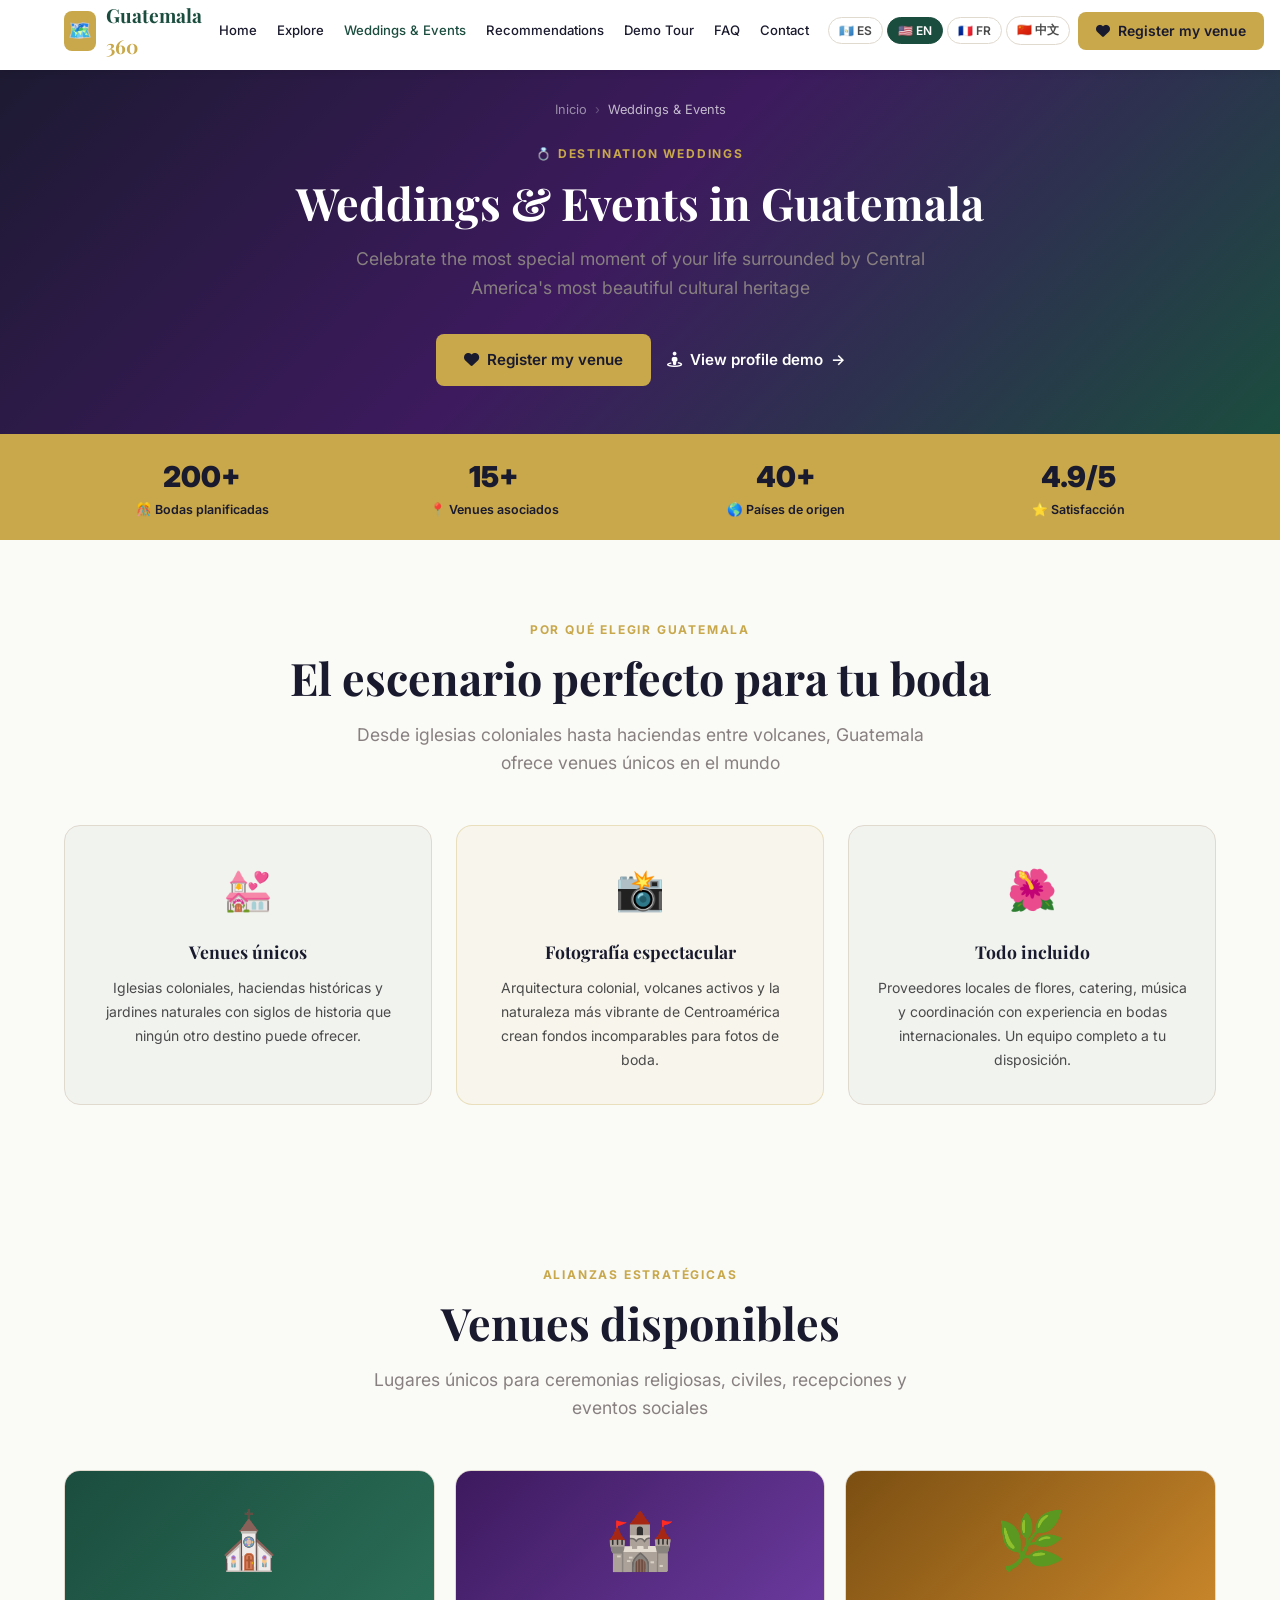
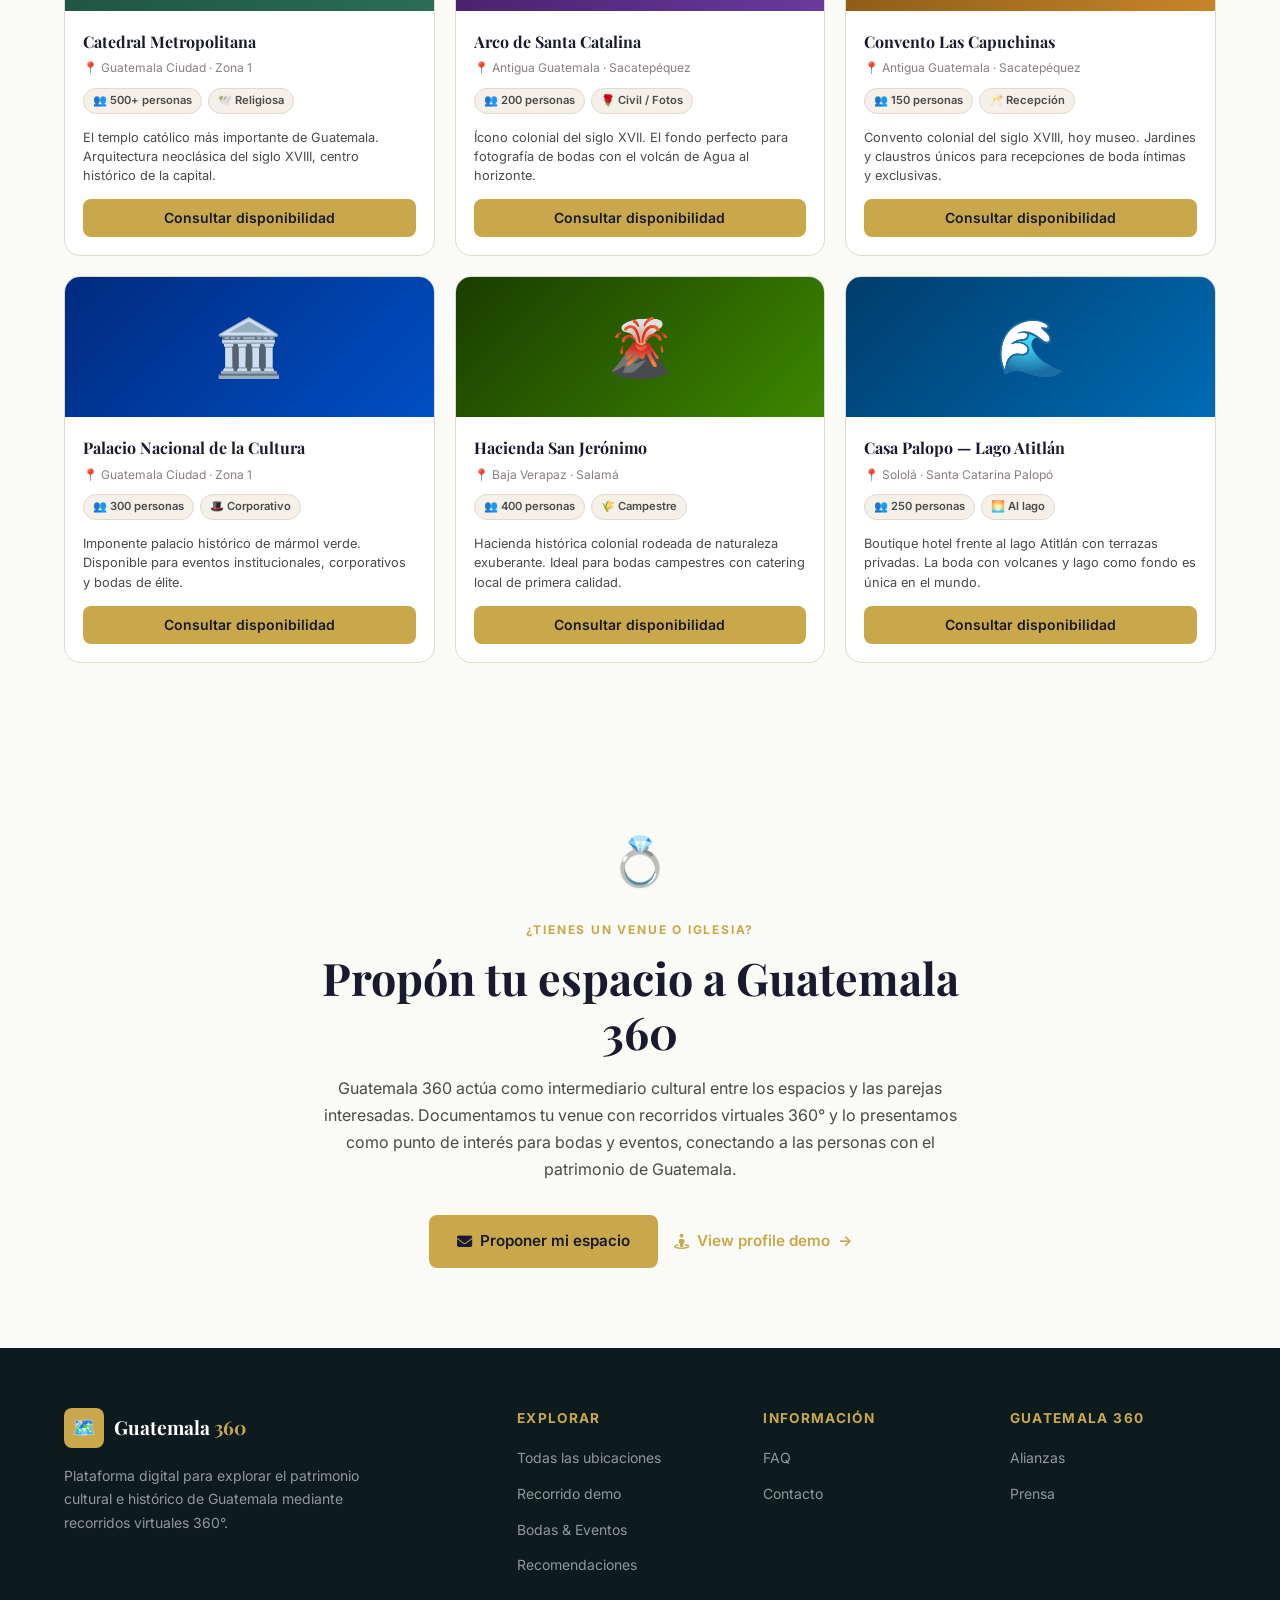
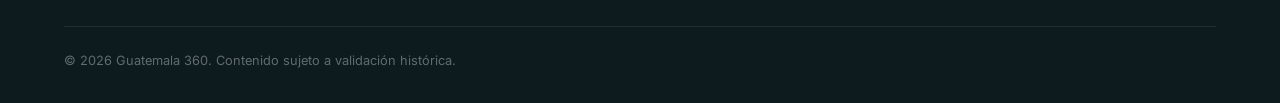
==== commit fc52e636: "Remove pricing packages from bodas.html; update CTA to ONG model Guatemala 360 is an ONG and cannot " ====
--- a/bodas.html
+++ b/bodas.html
@@ -223,59 +223,6 @@
   </div>
 </section>
 
-<!-- PACKAGES / ALIANZAS -->
-<section class="section section--dark">
-  <div class="container">
-    <div class="text-center">
-      <p class="section-label" style="color:var(--color-secondary)">Para venues e iglesias</p>
-      <h2 class="section-title" style="color:white">Paquetes de alianza</h2>
-      <p class="section-subtitle">Conecta tu espacio con parejas de todo el mundo que sueñan con casarse en Guatemala</p>
-    </div>
-    <div class="wedding-packages-grid">
-      <div class="package-card">
-        <div class="package-name">Básico</div>
-        <div class="package-price">Q2,500</div>
-        <div class="package-period">por mes · sin contrato</div>
-        <ul class="package-features">
-          <li>Perfil verificado en la plataforma</li>
-          <li>Enlace a redes sociales y web</li>
-          <li>1 foto exterior 360°</li>
-          <li>Galería de hasta 5 imágenes</li>
-          <li>Formulario de contacto directo</li>
-        </ul>
-        <a href="contacto.html" class="btn btn--ghost" style="width:100%;justify-content:center;border-color:rgba(255,255,255,0.3);color:white">Empezar</a>
-      </div>
-      <div class="package-card package-card--featured">
-        <div class="package-name">⭐ Estándar</div>
-        <div class="package-price">Q5,000</div>
-        <div class="package-period">por mes · más popular</div>
-        <ul class="package-features">
-          <li>Todo lo del plan Básico</li>
-          <li>Recorrido 360° completo del venue</li>
-          <li>Destacado en búsquedas</li>
-          <li>Banner en fichas de ubicaciones</li>
-          <li>Estadísticas de visitas</li>
-          <li>Reseñas verificadas</li>
-        </ul>
-        <a href="contacto.html" class="btn btn--primary" style="width:100%;justify-content:center">Empezar</a>
-      </div>
-      <div class="package-card">
-        <div class="package-name">Premium</div>
-        <div class="package-price">Q9,500</div>
-        <div class="package-period">por mes · máxima visibilidad</div>
-        <ul class="package-features">
-          <li>Todo lo del plan Estándar</li>
-          <li>Perfil verificado con sello Guatemala 360</li>
-          <li>Página de destino exclusiva</li>
-          <li>Campañas en redes sociales</li>
-          <li>Traducción a 4 idiomas</li>
-          <li>Soporte prioritario 24/7</li>
-        </ul>
-        <a href="contacto.html" class="btn btn--ghost" style="width:100%;justify-content:center;border-color:rgba(255,255,255,0.3);color:white">Empezar</a>
-      </div>
-    </div>
-  </div>
-</section>
 
 <!-- CTA FINAL -->
 <section class="section">
@@ -283,11 +230,11 @@
     <div style="text-align:center;max-width:640px;margin:0 auto">
       <div style="font-size:3rem;margin-bottom:20px">💍</div>
       <p class="section-label">¿Tienes un venue o iglesia?</p>
-      <h2 class="section-title">Únete a nuestra red de aliados</h2>
-      <p style="color:var(--color-mid);line-height:1.7;margin-bottom:32px">Conectamos tu espacio con parejas de todo el mundo que sueñan con casarse en Guatemala. Aumenta tu visibilidad, recibe consultas calificadas y forma parte de la primera plataforma digital de patrimonio cultural guatemalteco.</p>
+      <h2 class="section-title">Propón tu espacio a Guatemala 360</h2>
+      <p style="color:var(--color-mid);line-height:1.7;margin-bottom:32px">Guatemala 360 actúa como intermediario cultural entre los espacios y las parejas interesadas. Documentamos tu venue con recorridos virtuales 360° y lo presentamos como punto de interés para bodas y eventos, conectando a las personas con el patrimonio de Guatemala.</p>
       <div style="display:flex;gap:16px;justify-content:center;flex-wrap:wrap">
         <a href="contacto.html" class="btn btn--primary">
-          <i class="fa fa-envelope"></i> <span data-i18n="weddings_cta_venue">Registrar mi venue</span>
+          <i class="fa fa-envelope"></i> Proponer mi espacio
         </a>
         <a href="ubicacion.html" class="btn btn--ghost">
           <i class="fa fa-street-view"></i> <span data-i18n="weddings_cta_demo">Ver demo de perfil</span>
--- a/css/styles.css
+++ b/css/styles.css
@@ -208,17 +208,27 @@
 }
 .logo-text span { color: var(--color-secondary); }
 
-.nav { display: flex; align-items: center; gap: 8px; }
+.nav { display: flex; align-items: center; gap: 2px; }
 .nav-link {
-  padding: 8px 14px;
+  padding: 7px 9px;
   border-radius: var(--radius-md);
   color: rgba(255,255,255,0.85);
-  font-size: 0.9rem;
+  font-size: 0.82rem;
   font-weight: 500;
+  white-space: nowrap;
   transition: var(--transition);
 }
 .nav-link:hover, .nav-link.active { color: var(--color-secondary); }
-.nav-cta { margin-left: 8px; }
+.nav-cta { margin-left: 6px; }
+
+/* Hide nav when it overflows — show hamburger earlier */
+@media (max-width: 1180px) {
+  .nav .nav-link { padding: 7px 6px; font-size: 0.77rem; }
+}
+@media (max-width: 1024px) {
+  .nav { display: none; }
+  .hamburger { display: flex; }
+}
 
 .hamburger {
   display: none;
@@ -263,6 +273,7 @@
   align-items: center;
   background: var(--color-bg-dark);
   overflow: hidden;
+  padding-top: var(--header-height);
 }
 .hero-bg {
   position: absolute;
@@ -1297,8 +1308,6 @@
 }
 
 @media (max-width: 768px) {
-  .nav { display: none; }
-  .hamburger { display: flex; }
   .section { padding: 56px 0; }
   .stats-bar-inner { grid-template-columns: repeat(2, 1fr); }
   .locations-grid { grid-template-columns: 1fr; }
